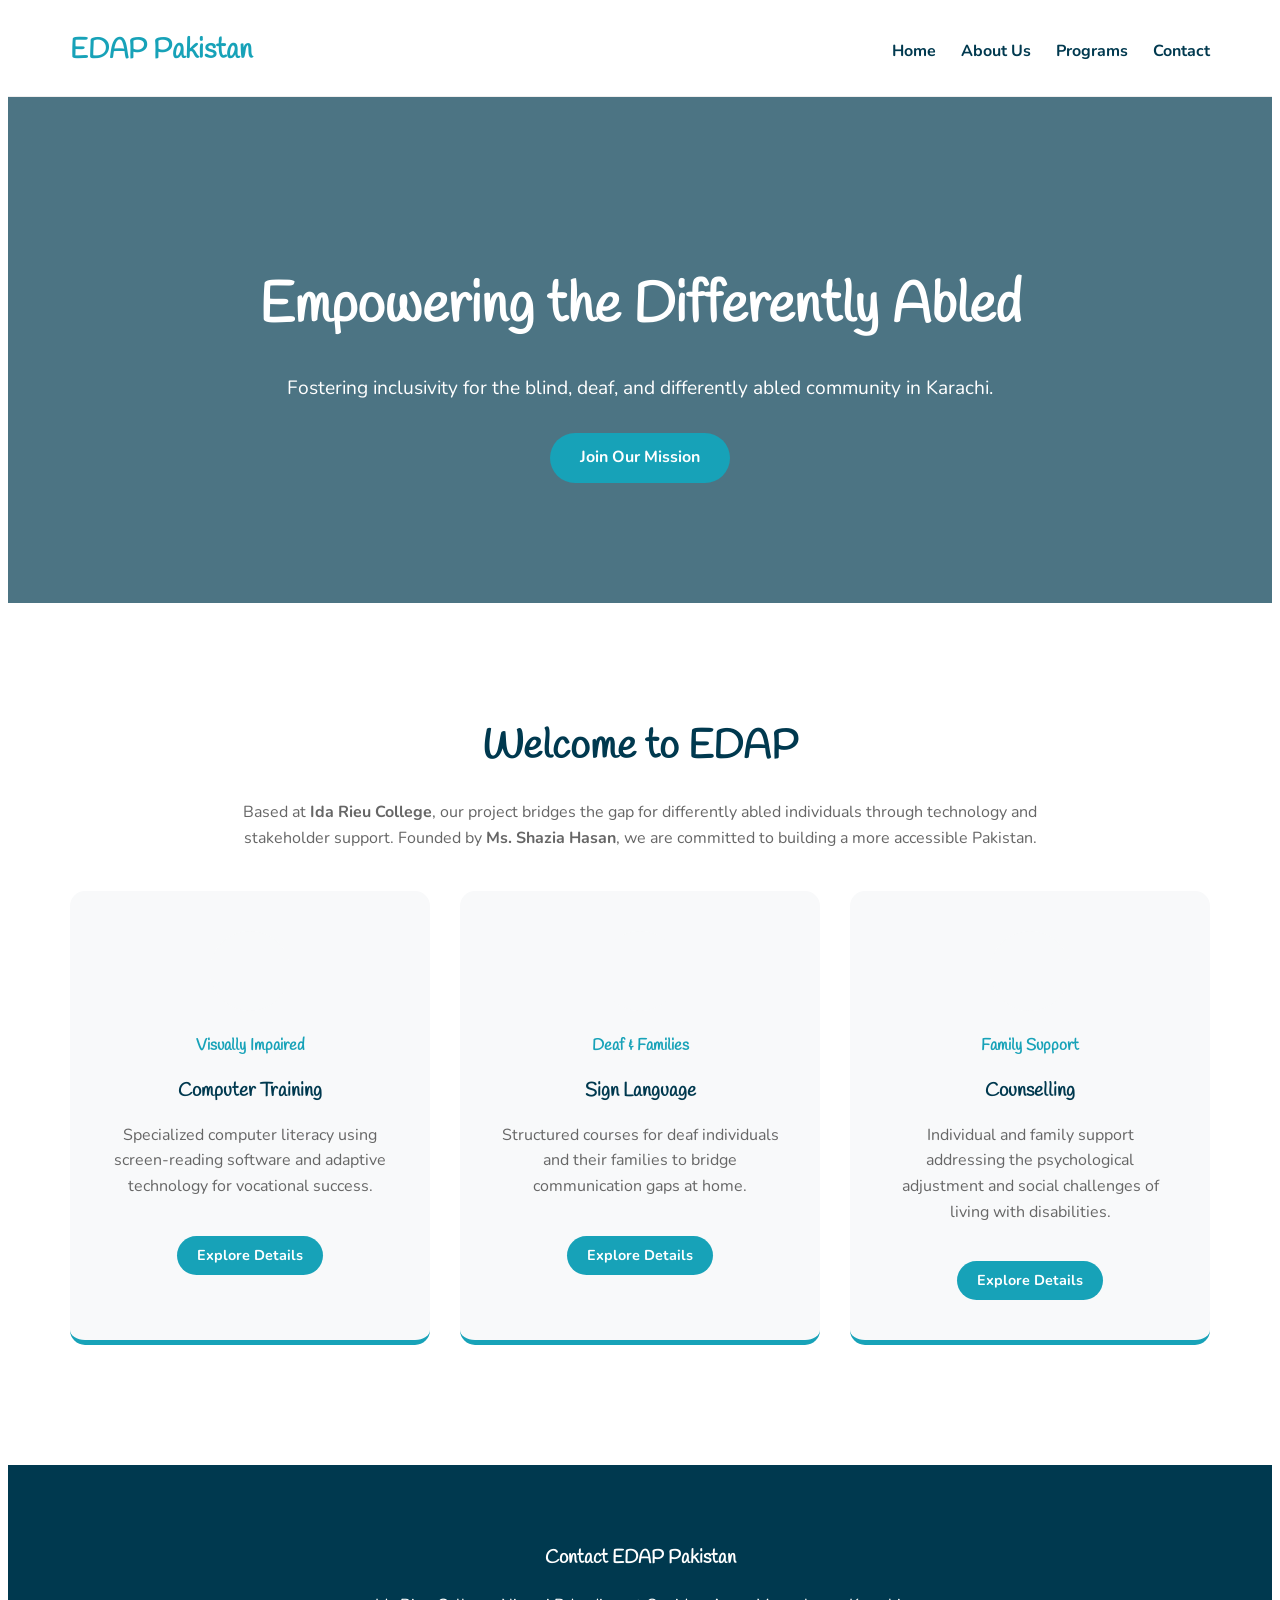
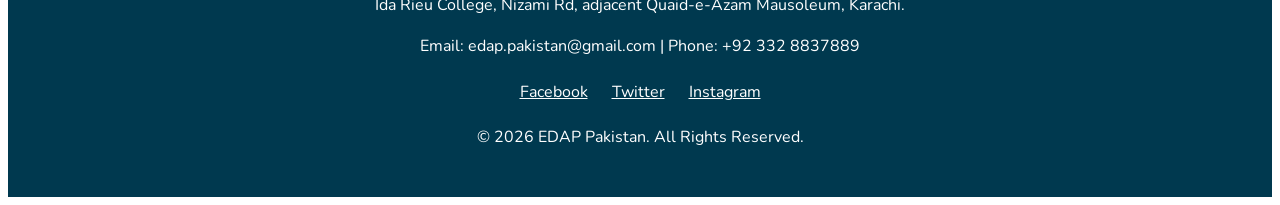
==== index.html @ 0c785b23 "khidmat started fully" ====
<!doctype html>
<html lang="en">
  <head>
    <meta charset="UTF-8" />
    <meta name="viewport" content="width=device-width, initial-scale=1.0" />
    <title>EDAP Pakistan | Empowering Differently Abled Persons</title>
    <link rel="stylesheet" href="css/style.css" />
  </head>
  <body>
    <header>
      <nav class="navbar">
        <a href="index.html" class="logo">EDAP Pakistan</a>
        <ul class="nav-links">
          <li><a href="#">Home</a></li>
          <li><a href="#">About Us</a></li>
          <li><a href="#">Programs</a></li>
          <li><a href="#">Contact</a></li>
        </ul>
      </nav>
    </header>

    <section class="hero">
      <div class="container">
        <h1>Empowering the Differently Abled</h1>
        <p style="font-size: 1.2rem; margin-bottom: 30px">
          Fostering inclusivity for the blind, deaf, and differently abled
          community in Karachi.
        </p>
        <a href="#contact" class="btn">Join Our Mission</a>
      </div>
    </section>

    <section class="section-padding">
      <div
        style="
          text-align: center;
          max-width: 800px;
          margin: 0 auto;
          padding: 0 20px;
        "
      >
        <h2 style="font-size: 2.5rem; margin-bottom: 20px">Welcome to EDAP</h2>
        <p>
          Based at <strong>Ida Rieu College</strong>, our project bridges the
          gap for differently abled individuals through technology and
          stakeholder support. Founded by <strong>Ms. Shazia Hasan</strong>, we
          are committed to building a more accessible Pakistan.
        </p>
      </div>

      <div class="impact-grid">
        <div class="impact-card">
          <div
            class="icon-circle"
            style="
              margin: 0 auto 20px;
              width: 80px;
              height: 80px;
              background: var(--bg-light);
              border-radius: 50%;
              display: flex;
              align-items: center;
              justify-content: center;
            "
          >
            <i
              class="flaticon-032-book"
              style="font-size: 40px; color: var(--primary)"
            ></i>
          </div>
          <h4
            style="color: var(--primary); margin-bottom: 5px; font-weight: 700"
          >
            Visually Impaired
          </h4>
          <h3>Computer Training</h3>
          <p>
            Specialized computer literacy using screen-reading software and
            adaptive technology for vocational success.
          </p>
          <a
            href="#"
            class="btn"
            style="margin-top: 20px; padding: 8px 20px; font-size: 0.9rem"
            >Explore Details</a
          >
        </div>

        <div class="impact-card">
          <div
            class="icon-circle"
            style="
              margin: 0 auto 20px;
              width: 80px;
              height: 80px;
              background: var(--bg-light);
              border-radius: 50%;
              display: flex;
              align-items: center;
              justify-content: center;
            "
          >
            <i
              class="flaticon-022-drum"
              style="font-size: 40px; color: var(--primary)"
            ></i>
          </div>
          <h4
            style="color: var(--primary); margin-bottom: 5px; font-weight: 700"
          >
            Deaf & Families
          </h4>
          <h3>Sign Language</h3>
          <p>
            Structured courses for deaf individuals and their families to bridge
            communication gaps at home.
          </p>
          <a
            href="#"
            class="btn"
            style="margin-top: 20px; padding: 8px 20px; font-size: 0.9rem"
            >Explore Details</a
          >
        </div>

        <div class="impact-card">
          <div
            class="icon-circle"
            style="
              margin: 0 auto 20px;
              width: 80px;
              height: 80px;
              background: var(--bg-light);
              border-radius: 50%;
              display: flex;
              align-items: center;
              justify-content: center;
            "
          >
            <i
              class="flaticon-037-toys"
              style="font-size: 40px; color: var(--primary)"
            ></i>
          </div>
          <h4
            style="color: var(--primary); margin-bottom: 5px; font-weight: 700"
          >
            Family Support
          </h4>
          <h3>Counselling</h3>
          <p>
            Individual and family support addressing the psychological
            adjustment and social challenges of living with disabilities.
          </p>
          <a
            href="#"
            class="btn"
            style="margin-top: 20px; padding: 8px 20px; font-size: 0.9rem"
            >Explore Details</a
          >
        </div>
      </div>
    </section>

    <footer id="contact">
      <h3>Contact EDAP Pakistan</h3>
      <p>
        Ida Rieu College, Nizami Rd, adjacent Quaid-e-Azam Mausoleum, Karachi.
      </p>
      <p>Email: edap.pakistan@gmail.com | Phone: +92 332 8837889</p>
      <div class="footer-links" style="margin: 20px 0">
        <a href="#" style="margin: 0 10px">Facebook</a>
        <a href="#" style="margin: 0 10px">Twitter</a>
        <a href="#" style="margin: 0 10px">Instagram</a>
      </div>
      <p class="copyright">© 2026 EDAP Pakistan. All Rights Reserved.</p>
    </footer>
  </body>
</html>
---- css/style.css ----
/* EDAP Pakistan - Theme Migration 
   Styles converted to Cyan/Navy School Aesthetic
*/

@import url("https://fonts.googleapis.com/css2?family=Handlee&family=Nunito:wght@300;400;600;700;800&display=swap");

:root {
  /* Exact Colors from Ghazali Project */
  --primary: #17a2b8; /* Cyan */
  --secondary: #00394f; /* Dark Navy */
  --bg-light: #f8f9fa;
  --text-dark: #00394f;
  --text-muted: #666666;
  --white: #ffffff;

  --container: 1140px;
  --transition: all 0.3s ease;
}

body {
  font-family: "Nunito", sans-serif;
  color: var(--text-muted);
  line-height: 1.6;
  background-color: var(--white);
}

h1,
h2,
h3,
h4,
.logo {
  font-family: "Handlee", cursive;
  color: var(--secondary);
  font-weight: 700;
}

/* Header & Nav */
header {
  background: var(--white);
  padding: 15px 0;
  border-bottom: 1px solid #eee;
}

.navbar {
  display: flex;
  justify-content: space-between;
  align-items: center;
  max-width: var(--container);
  margin: 0 auto;
  padding: 0 20px;
}

.logo {
  font-size: 28px;
  text-decoration: none;
  color: var(--primary);
}

.nav-links {
  display: flex;
  list-style: none;
  gap: 25px;
}

.nav-links a {
  text-decoration: none;
  color: var(--secondary);
  font-weight: 700;
  transition: var(--transition);
}

.nav-links a:hover {
  color: var(--primary);
}

/* Hero Section - Matching School Layout */
.hero {
  background:
    linear-gradient(rgba(0, 57, 79, 0.7), rgba(0, 57, 79, 0.7)),
    url("https://images.unsplash.com/photo-1517245386807-bb43f82c33c4?auto=format&fit=crop&w=1200"); /* Placeholder image */
  background-size: cover;
  background-position: center;
  color: var(--white);
  padding: 120px 0;
  text-align: center;
}

.hero h1 {
  color: var(--white);
  font-size: 3.5rem;
  margin-bottom: 20px;
}

.btn {
  background: var(--primary);
  color: var(--white);
  padding: 12px 30px;
  border-radius: 50px;
  text-decoration: none;
  font-weight: 700;
  display: inline-block;
  transition: var(--transition);
}

.btn:hover {
  background: #138496;
}

/* Cards & Sections */
.section-padding {
  padding: 80px 0;
}

.impact-grid {
  display: grid;
  grid-template-columns: repeat(auto-fit, minmax(300px, 1fr));
  gap: 30px;
  max-width: var(--container);
  margin: 40px auto;
  padding: 0 20px;
}

.impact-card {
  background: var(--bg-light);
  padding: 40px;
  border-radius: 15px;
  text-align: center;
  border-bottom: 5px solid var(--primary);
}

.impact-card h3 {
  color: var(--secondary);
  margin-bottom: 15px;
}

footer {
  background: var(--secondary);
  color: var(--white);
  padding: 60px 0 30px;
  text-align: center;
}

footer h3,
.footer-links a {
  color: var(--white);
}
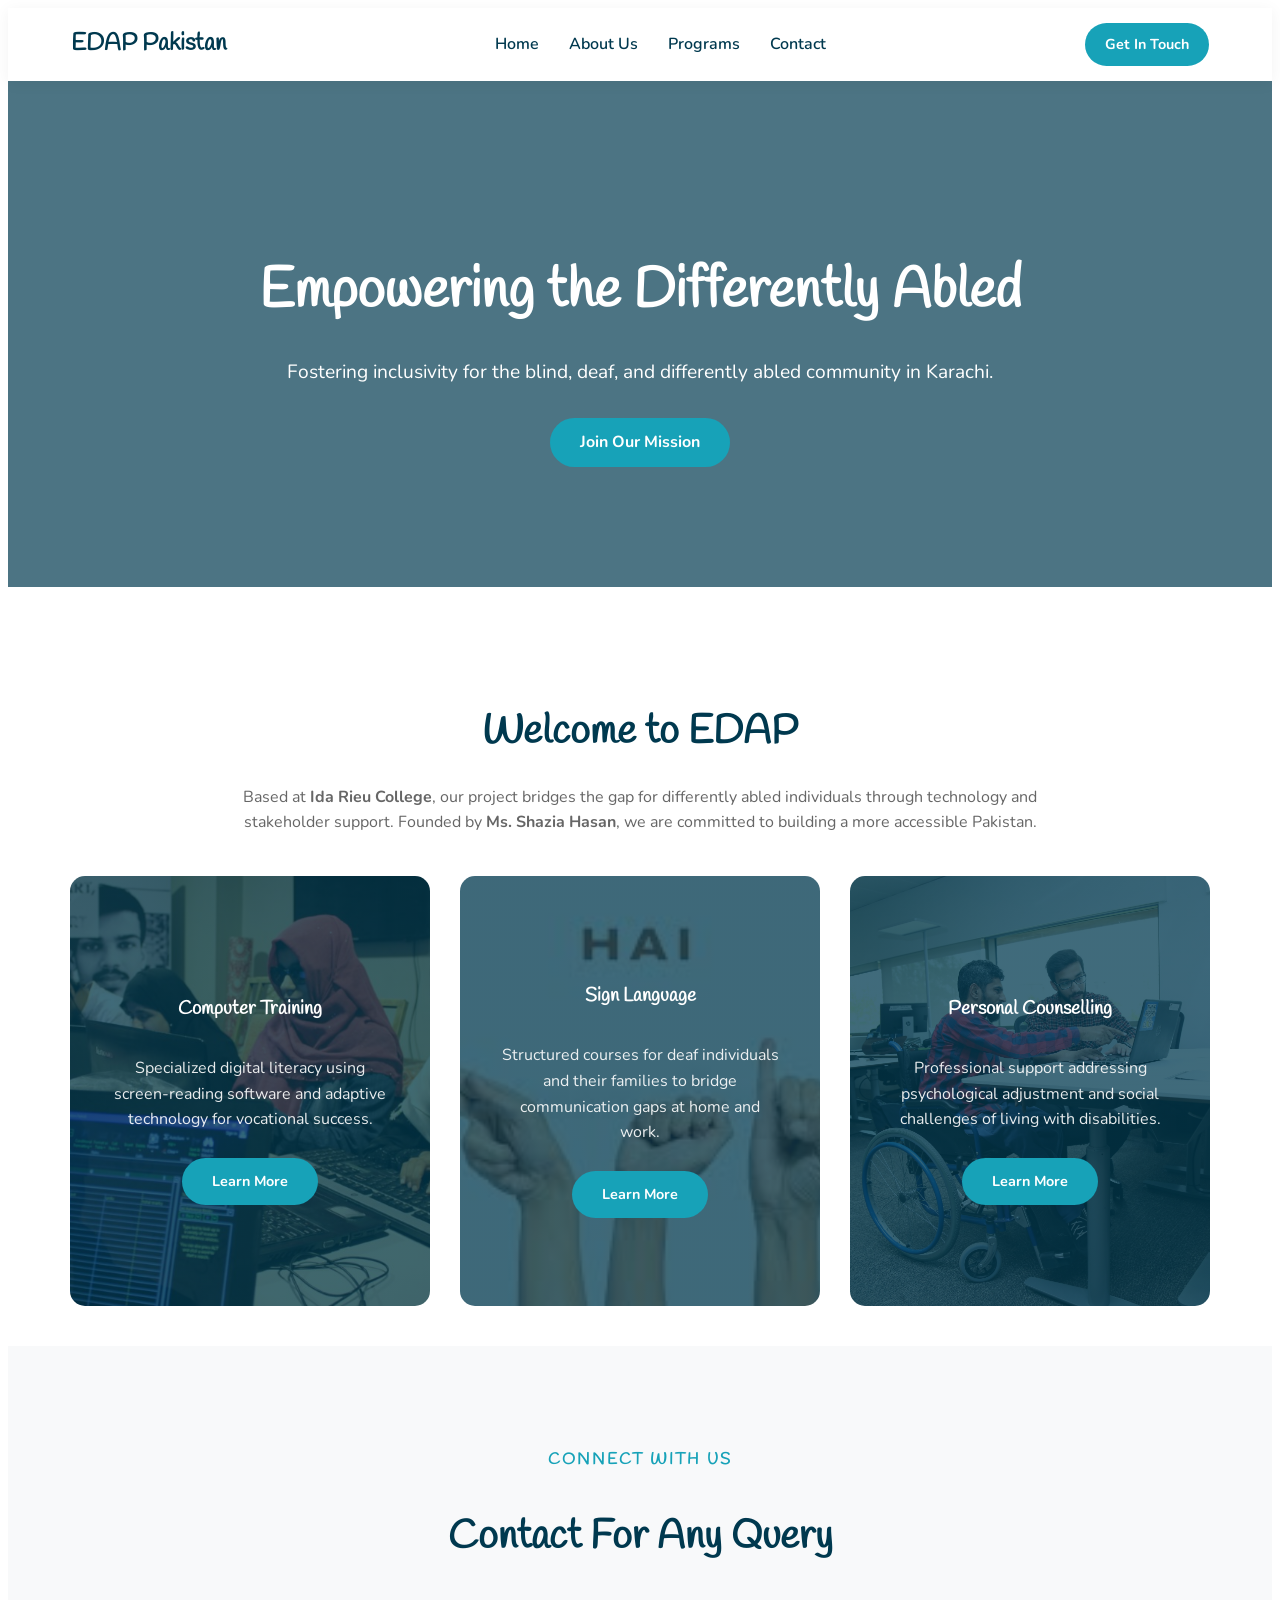
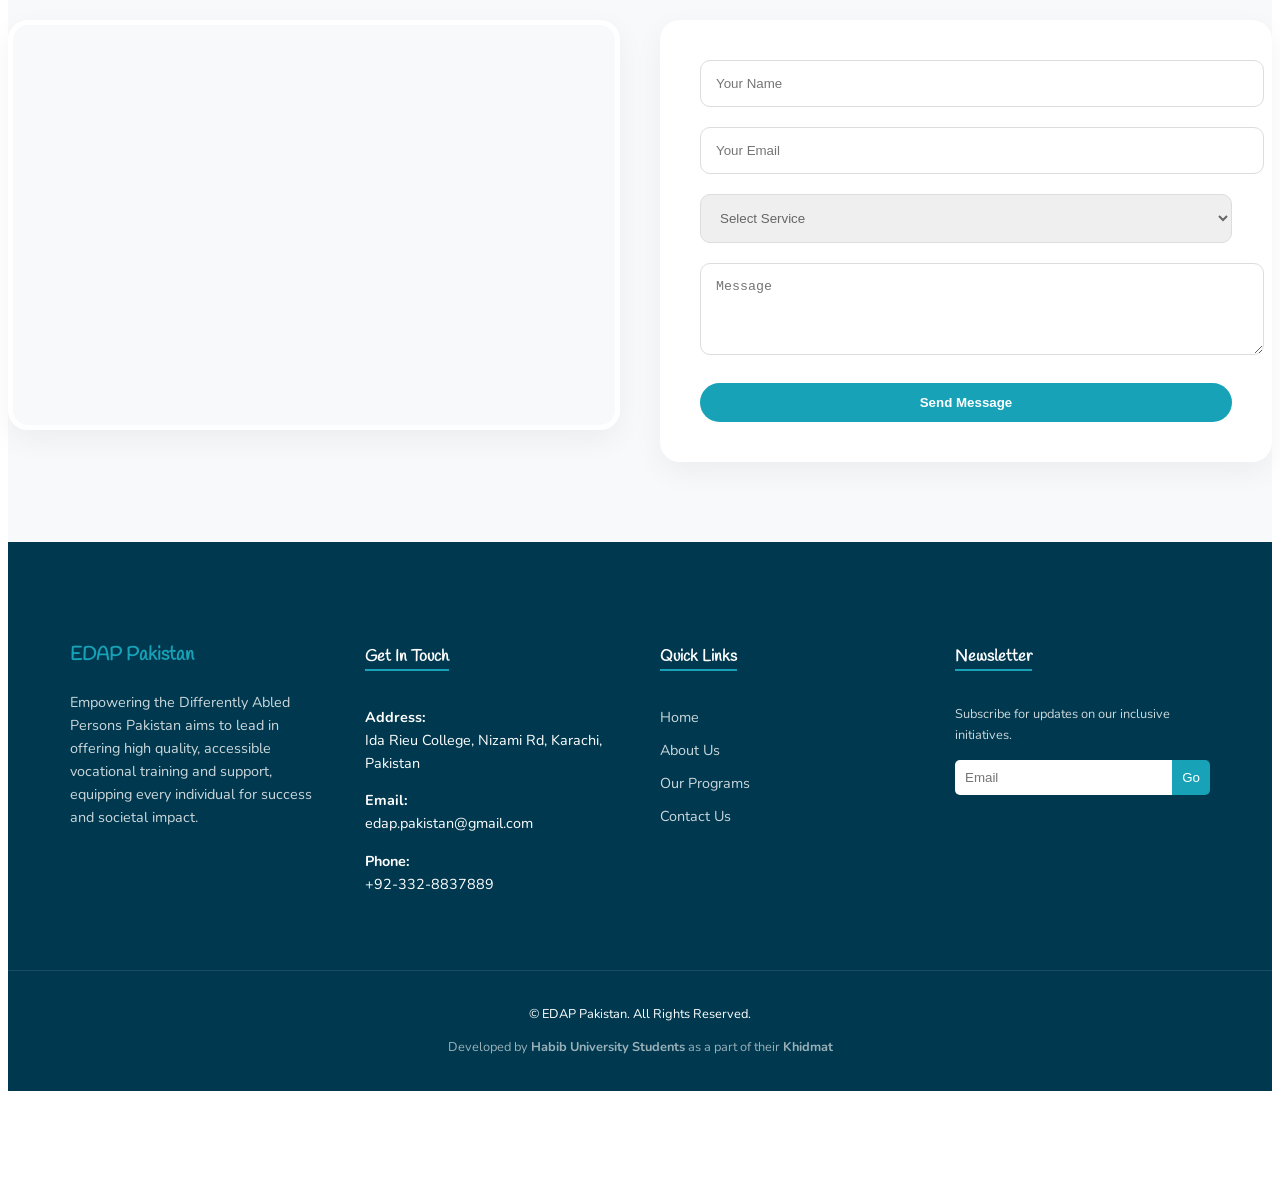
==== commit c152c3e7: "pages almost done" ====
--- a/index.html
+++ b/index.html
@@ -8,16 +8,21 @@
   </head>
   <body>
     <header>
-      <nav class="navbar">
-        <a href="index.html" class="logo">EDAP Pakistan</a>
-        <ul class="nav-links">
-          <li><a href="#">Home</a></li>
-          <li><a href="#">About Us</a></li>
-          <li><a href="#">Programs</a></li>
-          <li><a href="#">Contact</a></li>
-        </ul>
-      </nav>
-    </header>
+  <nav class="navbar">
+    <a href="index.html" class="logo">EDAP Pakistan</a>
+
+    <ul class="nav-links">
+      <li><a href="index.html">Home</a></li>
+      <li><a href="about.html">About Us</a></li>
+      <li><a href="programs.html">Programs</a></li>
+      <li><a href="contact.html">Contact</a></li>
+    </ul>
+
+    <div class="nav-cta">
+      <a href="contact.html" class="btn" style="padding: 10px 20px; font-size: 0.9rem;">Get In Touch</a>
+    </div>
+  </nav>
+</header>
 
     <section class="hero">
       <div class="container">
@@ -47,133 +52,135 @@
           are committed to building a more accessible Pakistan.
         </p>
       </div>
+      <div class="impact-grid">
+  <div class="impact-card" style="
+    background: linear-gradient(rgba(0, 57, 79, 0.75), rgba(0, 57, 79, 0.75)), url('images/ph_23098_169500.jpg'); 
+    background-size: cover; 
+    background-position: center; 
+    color: white; 
+    border: none; 
+    min-height: 350px; 
+    display: flex; 
+    flex-direction: column; 
+    justify-content: center; 
+    align-items: center; 
+    padding: 40px;
+  ">
+    <h3 style="color: white; margin-bottom: 15px;">Computer Training</h3>
+    <p style="opacity: 0.9; margin-bottom: 25px;">Specialized digital literacy using screen-reading software and adaptive technology for vocational success.</p>
+    <a href="programs.html" class="btn" style="padding: 12px 30px; font-size: 0.9rem;">Learn More</a>
+  </div>
 
-      <div class="impact-grid">
-        <div class="impact-card">
-          <div
-            class="icon-circle"
-            style="
-              margin: 0 auto 20px;
-              width: 80px;
-              height: 80px;
-              background: var(--bg-light);
-              border-radius: 50%;
-              display: flex;
-              align-items: center;
-              justify-content: center;
-            "
-          >
-            <i
-              class="flaticon-032-book"
-              style="font-size: 40px; color: var(--primary)"
-            ></i>
-          </div>
-          <h4
-            style="color: var(--primary); margin-bottom: 5px; font-weight: 700"
-          >
-            Visually Impaired
-          </h4>
-          <h3>Computer Training</h3>
-          <p>
-            Specialized computer literacy using screen-reading software and
-            adaptive technology for vocational success.
-          </p>
-          <a
-            href="#"
-            class="btn"
-            style="margin-top: 20px; padding: 8px 20px; font-size: 0.9rem"
-            >Explore Details</a
-          >
+  <div class="impact-card" style="
+    background: linear-gradient(rgba(0, 57, 79, 0.75), rgba(0, 57, 79, 0.75)), url('images/image.jpg'); 
+    background-size: cover; 
+    background-position: center; 
+    color: white; 
+    border: none; 
+    min-height: 350px; 
+    display: flex; 
+    flex-direction: column; 
+    justify-content: center; 
+    align-items: center; 
+    padding: 40px;
+  ">
+    <h3 style="color: white; margin-bottom: 15px;">Sign Language</h3>
+    <p style="opacity: 0.9; margin-bottom: 25px;">Structured courses for deaf individuals and their families to bridge communication gaps at home and work.</p>
+    <a href="programs.html" class="btn" style="padding: 12px 30px; font-size: 0.9rem;">Learn More</a>
+  </div>
+
+  <div class="impact-card" style="
+    background: linear-gradient(rgba(0, 57, 79, 0.75), rgba(0, 57, 79, 0.75)), url('images/two-disabled-persons-working-in-office-scaled.jpg'); 
+    background-size: cover; 
+    background-position: center; 
+    color: white; 
+    border: none; 
+    min-height: 350px; 
+    display: flex; 
+    flex-direction: column; 
+    justify-content: center; 
+    align-items: center; 
+    padding: 40px;
+  ">
+    <h3 style="color: white; margin-bottom: 15px;">Personal Counselling</h3>
+    <p style="opacity: 0.9; margin-bottom: 25px;">Professional support addressing psychological adjustment and social challenges of living with disabilities.</p>
+    <a href="programs.html" class="btn" style="padding: 12px 30px; font-size: 0.9rem;">Learn More</a>
+  </div>
+</div>
+      <section class="section-padding" style="background-color: var(--bg-light);">
+        <div class="container">
+            <div style="text-align: center; margin-bottom: 50px;">
+                <h4 style="color: var(--primary); text-transform: uppercase; letter-spacing: 2px;">Connect With Us</h4>
+                <h2 style="font-size: 2.5rem;">Contact For Any Query</h2>
+            </div>
+            
+            <div style="display: grid; grid-template-columns: 1fr 1fr; gap: 40px; align-items: start;">
+                <div style="height: 400px; border-radius: 20px; overflow: hidden; border: 5px solid var(--white); box-shadow: 0 10px 30px rgba(0,0,0,0.05);">
+                    <iframe 
+                        src="https://www.google.com/maps/embed?pb=!1m18!1m12!1m3!1d3619.914101413845!2d67.0396092!3d24.8667554!2m3!1f0!2f0!3f0!3m2!1i1024!2i768!4f13.1!3m3!1m2!1s0x3eb33e5df0019a77%3A0x86134b3e839e0839!2sIda%20Rieu%20Schools%20%26%20Colleges%20for%20the%20Blind%20%26%20Deaf!5e0!3m2!1sen!2spk!4v1715510000000!5m2!1sen!2spk" 
+                        width="100%" height="100%" style="border:0;" allowfullscreen="" loading="lazy">
+                    </iframe>
+                </div>
+
+                <div style="background: var(--white); padding: 40px; border-radius: 20px; box-shadow: 0 10px 30px rgba(0,0,0,0.05);">
+                    <form>
+                        <input type="text" placeholder="Your Name" style="width: 100%; padding: 15px; margin-bottom: 20px; border: 1px solid #ddd; border-radius: 10px;">
+                        <input type="email" placeholder="Your Email" style="width: 100%; padding: 15px; margin-bottom: 20px; border: 1px solid #ddd; border-radius: 10px;">
+                        <select style="width: 100%; padding: 15px; margin-bottom: 20px; border: 1px solid #ddd; border-radius: 10px; color: #666;">
+                            <option>Select Service</option>
+                            <option>Computer Training</option>
+                            <option>Sign Language</option>
+                            <option>Counselling</option>
+                        </select>
+                        <textarea placeholder="Message" rows="4" style="width: 100%; padding: 15px; margin-bottom: 20px; border: 1px solid #ddd; border-radius: 10px;"></textarea>
+                        <button type="submit" class="btn" style="width: 100%; border: none; cursor: pointer;">Send Message</button>
+                    </form>
+                </div>
+            </div>
+        </div>
+    </section>
+
+    <footer style="background: var(--secondary); color: white; padding: 80px 0 20px; text-align: left;">
+        <div class="container" style="display: grid; grid-template-columns: repeat(auto-fit, minmax(200px, 1fr)); gap: 40px; max-width: var(--container); margin: 0 auto; padding: 0 20px;">
+            
+            <div>
+                <h3 style="color: var(--primary); margin-bottom: 20px;">EDAP Pakistan</h3>
+                <p style="font-size: 0.9rem; line-height: 1.6; opacity: 0.8;">
+                    Empowering the Differently Abled Persons Pakistan aims to lead in offering high quality, accessible vocational training and support, equipping every individual for success and societal impact.
+                </p>
+            </div>
+
+            <div>
+                <h4 style="color: white; margin-bottom: 20px; border-bottom: 2px solid var(--primary); display: inline-block;">Get In Touch</h4>
+                <p style="font-size: 0.9rem; margin-bottom: 10px;"><strong>Address:</strong><br>Ida Rieu College, Nizami Rd, Karachi, Pakistan</p>
+                <p style="font-size: 0.9rem; margin-bottom: 10px;"><strong>Email:</strong><br>edap.pakistan@gmail.com</p>
+                <p style="font-size: 0.9rem;"><strong>Phone:</strong><br>+92-332-8837889</p>
+            </div>
+
+            <div>
+                <h4 style="color: white; margin-bottom: 20px; border-bottom: 2px solid var(--primary); display: inline-block;">Quick Links</h4>
+                <ul style="list-style: none; padding: 0; font-size: 0.9rem;">
+                    <li style="margin-bottom: 10px;"><a href="index.html" style="color: white; text-decoration: none; opacity: 0.8;">Home</a></li>
+                    <li style="margin-bottom: 10px;"><a href="about.html" style="color: white; text-decoration: none; opacity: 0.8;">About Us</a></li>
+                    <li style="margin-bottom: 10px;"><a href="programs.html" style="color: white; text-decoration: none; opacity: 0.8;">Our Programs</a></li>
+                    <li style="margin-bottom: 10px;"><a href="contact.html" style="color: white; text-decoration: none; opacity: 0.8;">Contact Us</a></li>
+                </ul>
+            </div>
+
+            <div>
+                <h4 style="color: white; margin-bottom: 20px; border-bottom: 2px solid var(--primary); display: inline-block;">Newsletter</h4>
+                <p style="font-size: 0.8rem; margin-bottom: 15px; opacity: 0.8;">Subscribe for updates on our inclusive initiatives.</p>
+                <form style="display: flex;">
+                    <input type="email" placeholder="Email" style="padding: 10px; border-radius: 5px 0 0 5px; border: none; width: 100%;">
+                    <button style="background: var(--primary); color: white; border: none; padding: 10px; border-radius: 0 5px 5px 0; cursor: pointer;">Go</button>
+                </form>
+            </div>
         </div>
 
-        <div class="impact-card">
-          <div
-            class="icon-circle"
-            style="
-              margin: 0 auto 20px;
-              width: 80px;
-              height: 80px;
-              background: var(--bg-light);
-              border-radius: 50%;
-              display: flex;
-              align-items: center;
-              justify-content: center;
-            "
-          >
-            <i
-              class="flaticon-022-drum"
-              style="font-size: 40px; color: var(--primary)"
-            ></i>
-          </div>
-          <h4
-            style="color: var(--primary); margin-bottom: 5px; font-weight: 700"
-          >
-            Deaf & Families
-          </h4>
-          <h3>Sign Language</h3>
-          <p>
-            Structured courses for deaf individuals and their families to bridge
-            communication gaps at home.
-          </p>
-          <a
-            href="#"
-            class="btn"
-            style="margin-top: 20px; padding: 8px 20px; font-size: 0.9rem"
-            >Explore Details</a
-          >
+        <div style="text-align: center; margin-top: 60px; padding-top: 20px; border-top: 1px solid rgba(255,255,255,0.1); font-size: 0.8rem;">
+            <p>© EDAP Pakistan. All Rights Reserved.</p>
+            <p style="opacity: 0.6; margin-top: 5px;">Developed by <strong>Habib University Students</strong> as a part of their <strong>Khidmat</strong></p>
         </div>
-
-        <div class="impact-card">
-          <div
-            class="icon-circle"
-            style="
-              margin: 0 auto 20px;
-              width: 80px;
-              height: 80px;
-              background: var(--bg-light);
-              border-radius: 50%;
-              display: flex;
-              align-items: center;
-              justify-content: center;
-            "
-          >
-            <i
-              class="flaticon-037-toys"
-              style="font-size: 40px; color: var(--primary)"
-            ></i>
-          </div>
-          <h4
-            style="color: var(--primary); margin-bottom: 5px; font-weight: 700"
-          >
-            Family Support
-          </h4>
-          <h3>Counselling</h3>
-          <p>
-            Individual and family support addressing the psychological
-            adjustment and social challenges of living with disabilities.
-          </p>
-          <a
-            href="#"
-            class="btn"
-            style="margin-top: 20px; padding: 8px 20px; font-size: 0.9rem"
-            >Explore Details</a
-          >
-        </div>
-      </div>
-    </section>
-
-    <footer id="contact">
-      <h3>Contact EDAP Pakistan</h3>
-      <p>
-        Ida Rieu College, Nizami Rd, adjacent Quaid-e-Azam Mausoleum, Karachi.
-      </p>
-      <p>Email: edap.pakistan@gmail.com | Phone: +92 332 8837889</p>
-      <div class="footer-links" style="margin: 20px 0">
-        <a href="#" style="margin: 0 10px">Facebook</a>
-        <a href="#" style="margin: 0 10px">Twitter</a>
-        <a href="#" style="margin: 0 10px">Instagram</a>
-      </div>
-      <p class="copyright">© 2026 EDAP Pakistan. All Rights Reserved.</p>
     </footer>
   </body>
 </html>
--- a/css/style.css
+++ b/css/style.css
@@ -34,43 +34,70 @@
   font-weight: 700;
 }
 
-/* Header & Nav */
+/* =========================
+   HEADER & NAVIGATION
+========================= */
+
 header {
   background: var(--white);
-  padding: 15px 0;
-  border-bottom: 1px solid #eee;
+  box-shadow: 0 2px 15px rgba(0,0,0,0.05);
+  position: sticky;
+  top: 0;
+  z-index: 1000;
+  width: 100%;
 }
 
 .navbar {
   display: flex;
-  justify-content: space-between;
+  justify-content: space-between; /* Pushes Logo to left, Button to right */
   align-items: center;
+  padding: 15px 5%; /* Adjusts breathing room on the sides */
   max-width: var(--container);
   margin: 0 auto;
-  padding: 0 20px;
-}
-
-.logo {
-  font-size: 28px;
-  text-decoration: none;
-  color: var(--primary);
 }
 
 .nav-links {
   display: flex;
   list-style: none;
-  gap: 25px;
+  gap: 30px;
+  /* This ensures the links stay centered between the logo and the CTA */
+  position: absolute;
+  left: 50%;
+  transform: translateX(-50%);
 }
 
 .nav-links a {
   text-decoration: none;
   color: var(--secondary);
-  font-weight: 700;
+  font-weight: 600;
+  font-size: 1rem;
   transition: var(--transition);
 }
 
 .nav-links a:hover {
   color: var(--primary);
+}
+
+.logo {
+  font-size: 1.5rem;
+  font-weight: 800;
+  text-decoration: none;
+  color: var(--secondary);
+  z-index: 10; /* Keeps logo above other elements */
+}
+
+/* New class for the Right-Side Button */
+.nav-cta {
+  z-index: 10;
+}
+
+/* Mobile Responsive adjustment */
+@media (max-width: 992px) {
+  .nav-links {
+    position: static;
+    transform: none;
+    display: none; /* Usually you'd swap this for a hamburger menu on mobile */
+  }
 }
 
 /* Hero Section - Matching School Layout */
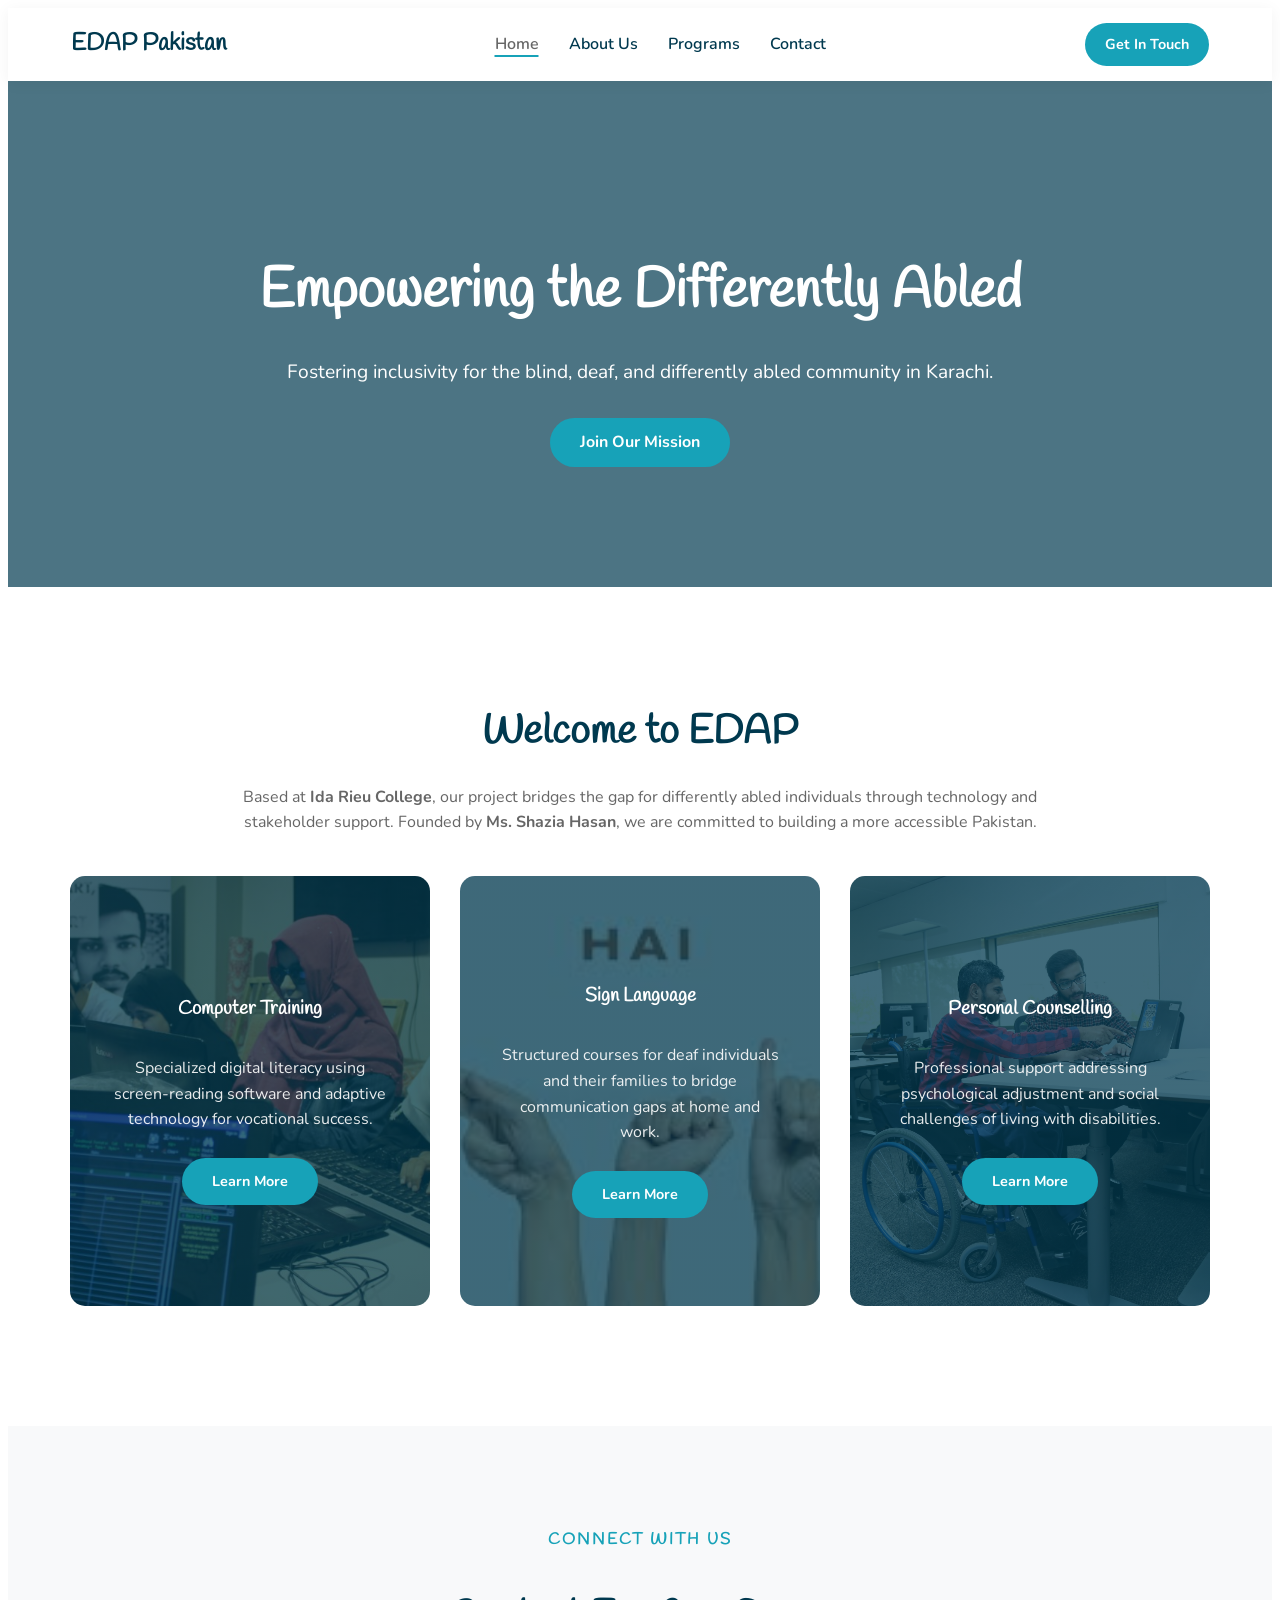
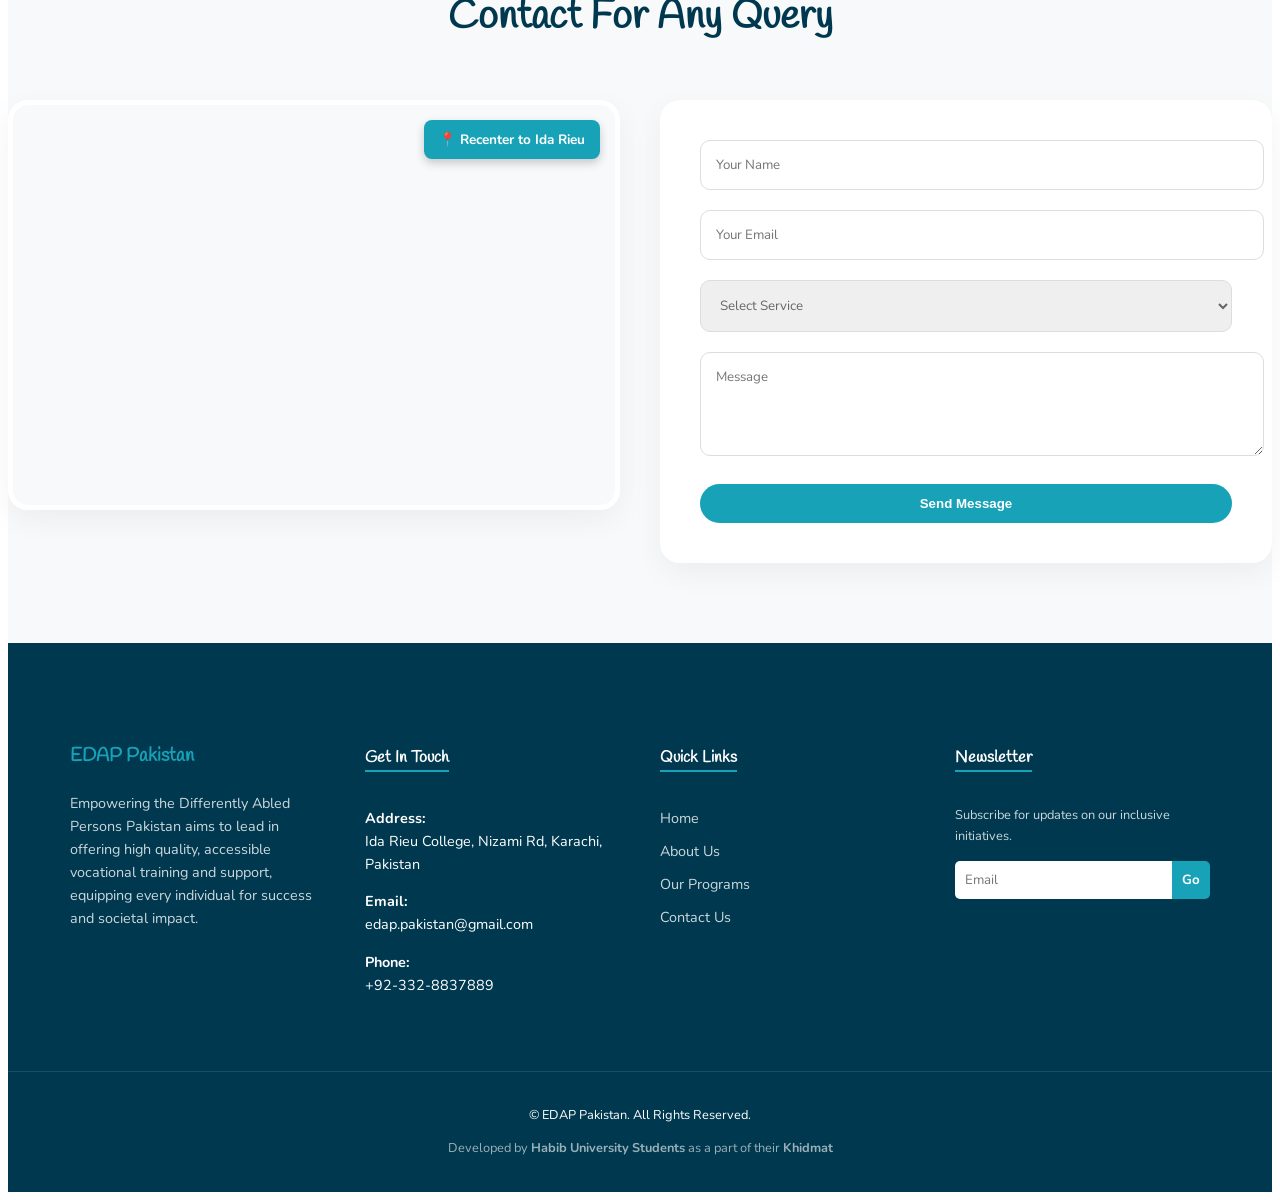
==== commit 4fda625e: "added js funcitonality to the website" ====
--- a/index.html
+++ b/index.html
@@ -8,21 +8,26 @@
   </head>
   <body>
     <header>
-  <nav class="navbar">
-    <a href="index.html" class="logo">EDAP Pakistan</a>
-
-    <ul class="nav-links">
-      <li><a href="index.html">Home</a></li>
-      <li><a href="about.html">About Us</a></li>
-      <li><a href="programs.html">Programs</a></li>
-      <li><a href="contact.html">Contact</a></li>
-    </ul>
-
-    <div class="nav-cta">
-      <a href="contact.html" class="btn" style="padding: 10px 20px; font-size: 0.9rem;">Get In Touch</a>
-    </div>
-  </nav>
-</header>
+      <nav class="navbar">
+        <a href="index.html" class="logo">EDAP Pakistan</a>
+
+        <ul class="nav-links">
+          <li><a href="index.html">Home</a></li>
+          <li><a href="about.html">About Us</a></li>
+          <li><a href="programs.html">Programs</a></li>
+          <li><a href="contact.html">Contact</a></li>
+        </ul>
+
+        <div class="nav-cta">
+          <a
+            href="contact.html"
+            class="btn"
+            style="padding: 10px 20px; font-size: 0.9rem"
+            >Get In Touch</a
+          >
+        </div>
+      </nav>
+    </header>
 
     <section class="hero">
       <div class="container">
@@ -31,7 +36,7 @@
           Fostering inclusivity for the blind, deaf, and differently abled
           community in Karachi.
         </p>
-        <a href="#contact" class="btn">Join Our Mission</a>
+        <a href="contact.html" class="btn">Join Our Mission</a>
       </div>
     </section>
 
@@ -52,135 +57,415 @@
           are committed to building a more accessible Pakistan.
         </p>
       </div>
+
       <div class="impact-grid">
-  <div class="impact-card" style="
-    background: linear-gradient(rgba(0, 57, 79, 0.75), rgba(0, 57, 79, 0.75)), url('images/ph_23098_169500.jpg'); 
-    background-size: cover; 
-    background-position: center; 
-    color: white; 
-    border: none; 
-    min-height: 350px; 
-    display: flex; 
-    flex-direction: column; 
-    justify-content: center; 
-    align-items: center; 
-    padding: 40px;
-  ">
-    <h3 style="color: white; margin-bottom: 15px;">Computer Training</h3>
-    <p style="opacity: 0.9; margin-bottom: 25px;">Specialized digital literacy using screen-reading software and adaptive technology for vocational success.</p>
-    <a href="programs.html" class="btn" style="padding: 12px 30px; font-size: 0.9rem;">Learn More</a>
-  </div>
-
-  <div class="impact-card" style="
-    background: linear-gradient(rgba(0, 57, 79, 0.75), rgba(0, 57, 79, 0.75)), url('images/image.jpg'); 
-    background-size: cover; 
-    background-position: center; 
-    color: white; 
-    border: none; 
-    min-height: 350px; 
-    display: flex; 
-    flex-direction: column; 
-    justify-content: center; 
-    align-items: center; 
-    padding: 40px;
-  ">
-    <h3 style="color: white; margin-bottom: 15px;">Sign Language</h3>
-    <p style="opacity: 0.9; margin-bottom: 25px;">Structured courses for deaf individuals and their families to bridge communication gaps at home and work.</p>
-    <a href="programs.html" class="btn" style="padding: 12px 30px; font-size: 0.9rem;">Learn More</a>
-  </div>
-
-  <div class="impact-card" style="
-    background: linear-gradient(rgba(0, 57, 79, 0.75), rgba(0, 57, 79, 0.75)), url('images/two-disabled-persons-working-in-office-scaled.jpg'); 
-    background-size: cover; 
-    background-position: center; 
-    color: white; 
-    border: none; 
-    min-height: 350px; 
-    display: flex; 
-    flex-direction: column; 
-    justify-content: center; 
-    align-items: center; 
-    padding: 40px;
-  ">
-    <h3 style="color: white; margin-bottom: 15px;">Personal Counselling</h3>
-    <p style="opacity: 0.9; margin-bottom: 25px;">Professional support addressing psychological adjustment and social challenges of living with disabilities.</p>
-    <a href="programs.html" class="btn" style="padding: 12px 30px; font-size: 0.9rem;">Learn More</a>
-  </div>
-</div>
-      <section class="section-padding" style="background-color: var(--bg-light);">
-        <div class="container">
-            <div style="text-align: center; margin-bottom: 50px;">
-                <h4 style="color: var(--primary); text-transform: uppercase; letter-spacing: 2px;">Connect With Us</h4>
-                <h2 style="font-size: 2.5rem;">Contact For Any Query</h2>
-            </div>
-            
-            <div style="display: grid; grid-template-columns: 1fr 1fr; gap: 40px; align-items: start;">
-                <div style="height: 400px; border-radius: 20px; overflow: hidden; border: 5px solid var(--white); box-shadow: 0 10px 30px rgba(0,0,0,0.05);">
-                    <iframe 
-                        src="https://www.google.com/maps/embed?pb=!1m18!1m12!1m3!1d3619.914101413845!2d67.0396092!3d24.8667554!2m3!1f0!2f0!3f0!3m2!1i1024!2i768!4f13.1!3m3!1m2!1s0x3eb33e5df0019a77%3A0x86134b3e839e0839!2sIda%20Rieu%20Schools%20%26%20Colleges%20for%20the%20Blind%20%26%20Deaf!5e0!3m2!1sen!2spk!4v1715510000000!5m2!1sen!2spk" 
-                        width="100%" height="100%" style="border:0;" allowfullscreen="" loading="lazy">
-                    </iframe>
-                </div>
-
-                <div style="background: var(--white); padding: 40px; border-radius: 20px; box-shadow: 0 10px 30px rgba(0,0,0,0.05);">
-                    <form>
-                        <input type="text" placeholder="Your Name" style="width: 100%; padding: 15px; margin-bottom: 20px; border: 1px solid #ddd; border-radius: 10px;">
-                        <input type="email" placeholder="Your Email" style="width: 100%; padding: 15px; margin-bottom: 20px; border: 1px solid #ddd; border-radius: 10px;">
-                        <select style="width: 100%; padding: 15px; margin-bottom: 20px; border: 1px solid #ddd; border-radius: 10px; color: #666;">
-                            <option>Select Service</option>
-                            <option>Computer Training</option>
-                            <option>Sign Language</option>
-                            <option>Counselling</option>
-                        </select>
-                        <textarea placeholder="Message" rows="4" style="width: 100%; padding: 15px; margin-bottom: 20px; border: 1px solid #ddd; border-radius: 10px;"></textarea>
-                        <button type="submit" class="btn" style="width: 100%; border: none; cursor: pointer;">Send Message</button>
-                    </form>
-                </div>
-            </div>
-        </div>
+        <div
+          class="impact-card"
+          style="
+            background:
+              linear-gradient(rgba(0, 57, 79, 0.75), rgba(0, 57, 79, 0.75)),
+              url(&quot;images/ph_23098_169500.jpg&quot;);
+            background-size: cover;
+            background-position: center;
+            color: white;
+            border: none;
+            min-height: 350px;
+            display: flex;
+            flex-direction: column;
+            justify-content: center;
+            align-items: center;
+            padding: 40px;
+          "
+        >
+          <h3 style="color: white; margin-bottom: 15px">Computer Training</h3>
+          <p style="opacity: 0.9; margin-bottom: 25px">
+            Specialized digital literacy using screen-reading software and
+            adaptive technology for vocational success.
+          </p>
+          <a
+            href="programs.html"
+            class="btn"
+            style="padding: 12px 30px; font-size: 0.9rem"
+            >Learn More</a
+          >
+        </div>
+
+        <div
+          class="impact-card"
+          style="
+            background:
+              linear-gradient(rgba(0, 57, 79, 0.75), rgba(0, 57, 79, 0.75)),
+              url(&quot;images/image.jpg&quot;);
+            background-size: cover;
+            background-position: center;
+            color: white;
+            border: none;
+            min-height: 350px;
+            display: flex;
+            flex-direction: column;
+            justify-content: center;
+            align-items: center;
+            padding: 40px;
+          "
+        >
+          <h3 style="color: white; margin-bottom: 15px">Sign Language</h3>
+          <p style="opacity: 0.9; margin-bottom: 25px">
+            Structured courses for deaf individuals and their families to bridge
+            communication gaps at home and work.
+          </p>
+          <a
+            href="programs.html"
+            class="btn"
+            style="padding: 12px 30px; font-size: 0.9rem"
+            >Learn More</a
+          >
+        </div>
+
+        <div
+          class="impact-card"
+          style="
+            background:
+              linear-gradient(rgba(0, 57, 79, 0.75), rgba(0, 57, 79, 0.75)),
+              url(&quot;images/two-disabled-persons-working-in-office-scaled.jpg&quot;);
+            background-size: cover;
+            background-position: center;
+            color: white;
+            border: none;
+            min-height: 350px;
+            display: flex;
+            flex-direction: column;
+            justify-content: center;
+            align-items: center;
+            padding: 40px;
+          "
+        >
+          <h3 style="color: white; margin-bottom: 15px">
+            Personal Counselling
+          </h3>
+          <p style="opacity: 0.9; margin-bottom: 25px">
+            Professional support addressing psychological adjustment and social
+            challenges of living with disabilities.
+          </p>
+          <a
+            href="programs.html"
+            class="btn"
+            style="padding: 12px 30px; font-size: 0.9rem"
+            >Learn More</a
+          >
+        </div>
+      </div>
     </section>
 
-    <footer style="background: var(--secondary); color: white; padding: 80px 0 20px; text-align: left;">
-        <div class="container" style="display: grid; grid-template-columns: repeat(auto-fit, minmax(200px, 1fr)); gap: 40px; max-width: var(--container); margin: 0 auto; padding: 0 20px;">
-            
-            <div>
-                <h3 style="color: var(--primary); margin-bottom: 20px;">EDAP Pakistan</h3>
-                <p style="font-size: 0.9rem; line-height: 1.6; opacity: 0.8;">
-                    Empowering the Differently Abled Persons Pakistan aims to lead in offering high quality, accessible vocational training and support, equipping every individual for success and societal impact.
-                </p>
-            </div>
-
-            <div>
-                <h4 style="color: white; margin-bottom: 20px; border-bottom: 2px solid var(--primary); display: inline-block;">Get In Touch</h4>
-                <p style="font-size: 0.9rem; margin-bottom: 10px;"><strong>Address:</strong><br>Ida Rieu College, Nizami Rd, Karachi, Pakistan</p>
-                <p style="font-size: 0.9rem; margin-bottom: 10px;"><strong>Email:</strong><br>edap.pakistan@gmail.com</p>
-                <p style="font-size: 0.9rem;"><strong>Phone:</strong><br>+92-332-8837889</p>
-            </div>
-
-            <div>
-                <h4 style="color: white; margin-bottom: 20px; border-bottom: 2px solid var(--primary); display: inline-block;">Quick Links</h4>
-                <ul style="list-style: none; padding: 0; font-size: 0.9rem;">
-                    <li style="margin-bottom: 10px;"><a href="index.html" style="color: white; text-decoration: none; opacity: 0.8;">Home</a></li>
-                    <li style="margin-bottom: 10px;"><a href="about.html" style="color: white; text-decoration: none; opacity: 0.8;">About Us</a></li>
-                    <li style="margin-bottom: 10px;"><a href="programs.html" style="color: white; text-decoration: none; opacity: 0.8;">Our Programs</a></li>
-                    <li style="margin-bottom: 10px;"><a href="contact.html" style="color: white; text-decoration: none; opacity: 0.8;">Contact Us</a></li>
-                </ul>
-            </div>
-
-            <div>
-                <h4 style="color: white; margin-bottom: 20px; border-bottom: 2px solid var(--primary); display: inline-block;">Newsletter</h4>
-                <p style="font-size: 0.8rem; margin-bottom: 15px; opacity: 0.8;">Subscribe for updates on our inclusive initiatives.</p>
-                <form style="display: flex;">
-                    <input type="email" placeholder="Email" style="padding: 10px; border-radius: 5px 0 0 5px; border: none; width: 100%;">
-                    <button style="background: var(--primary); color: white; border: none; padding: 10px; border-radius: 0 5px 5px 0; cursor: pointer;">Go</button>
-                </form>
-            </div>
-        </div>
-
-        <div style="text-align: center; margin-top: 60px; padding-top: 20px; border-top: 1px solid rgba(255,255,255,0.1); font-size: 0.8rem;">
-            <p>© EDAP Pakistan. All Rights Reserved.</p>
-            <p style="opacity: 0.6; margin-top: 5px;">Developed by <strong>Habib University Students</strong> as a part of their <strong>Khidmat</strong></p>
-        </div>
+    <section class="section-padding" style="background-color: var(--bg-light)">
+      <div class="container">
+        <div style="text-align: center; margin-bottom: 50px">
+          <h4
+            style="
+              color: var(--primary);
+              text-transform: uppercase;
+              letter-spacing: 2px;
+            "
+          >
+            Connect With Us
+          </h4>
+          <h2 style="font-size: 2.5rem">Contact For Any Query</h2>
+        </div>
+
+        <div
+          style="
+            display: grid;
+            grid-template-columns: 1fr 1fr;
+            gap: 40px;
+            align-items: start;
+          "
+        >
+          <div
+            style="
+              position: relative;
+              height: 400px;
+              border-radius: 20px;
+              overflow: hidden;
+              border: 5px solid var(--white);
+              box-shadow: 0 10px 30px rgba(0, 0, 0, 0.05);
+            "
+          >
+            <button
+              type="button"
+              onclick="recenterHomeMap()"
+              style="
+                position: absolute;
+                top: 15px;
+                right: 15px;
+                z-index: 10;
+                background: var(--primary);
+                color: white;
+                border: none;
+                padding: 10px 15px;
+                border-radius: 8px;
+                font-weight: bold;
+                cursor: pointer;
+                box-shadow: 0 4px 10px rgba(0, 0, 0, 0.2);
+                font-family: inherit;
+                font-size: 0.85rem;
+                display: flex;
+                align-items: center;
+                gap: 5px;
+              "
+            >
+              📍 Recenter to Ida Rieu
+            </button>
+
+            <iframe
+              id="homeMapFrame"
+              src="https://maps.google.com/maps?q=Ida+Rieu+School+and+College+For+Blind+and+Deaf,Nizami+Road,Karachi&t=&z=17&ie=UTF8&iwloc=&output=embed"
+              width="100%"
+              height="100%"
+              style="border: 0"
+              allowfullscreen=""
+              loading="lazy"
+              referrerpolicy="no-referrer-when-downgrade"
+            >
+            </iframe>
+          </div>
+
+          <div
+            style="
+              background: var(--white);
+              padding: 40px;
+              border-radius: 20px;
+              box-shadow: 0 10px 30px rgba(0, 0, 0, 0.05);
+            "
+          >
+            <form id="homeContactForm">
+              <input
+                type="text"
+                placeholder="Your Name"
+                required
+                style="
+                  width: 100%;
+                  padding: 15px;
+                  margin-bottom: 20px;
+                  border: 1px solid #ddd;
+                  border-radius: 10px;
+                  font-family: inherit;
+                "
+              />
+              <input
+                type="email"
+                placeholder="Your Email"
+                required
+                style="
+                  width: 100%;
+                  padding: 15px;
+                  margin-bottom: 20px;
+                  border: 1px solid #ddd;
+                  border-radius: 10px;
+                  font-family: inherit;
+                "
+              />
+              <select
+                required
+                style="
+                  width: 100%;
+                  padding: 15px;
+                  margin-bottom: 20px;
+                  border: 1px solid #ddd;
+                  border-radius: 10px;
+                  color: #666;
+                  font-family: inherit;
+                "
+              >
+                <option value="">Select Service</option>
+                <option value="computer">Computer Training</option>
+                <option value="sign">Sign Language</option>
+                <option value="counseling">Counselling</option>
+              </select>
+              <textarea
+                placeholder="Message"
+                rows="4"
+                required
+                style="
+                  width: 100%;
+                  padding: 15px;
+                  margin-bottom: 20px;
+                  border: 1px solid #ddd;
+                  border-radius: 10px;
+                  font-family: inherit;
+                  resize: vertical;
+                "
+              ></textarea>
+              <button
+                type="submit"
+                class="btn"
+                style="width: 100%; border: none; cursor: pointer"
+              >
+                Send Message
+              </button>
+            </form>
+          </div>
+        </div>
+      </div>
+    </section>
+
+    <footer
+      style="
+        background: var(--secondary);
+        color: white;
+        padding: 80px 0 20px;
+        text-align: left;
+      "
+    >
+      <div
+        class="container"
+        style="
+          display: grid;
+          grid-template-columns: repeat(auto-fit, minmax(200px, 1fr));
+          gap: 40px;
+          max-width: var(--container);
+          margin: 0 auto;
+          padding: 0 20px;
+        "
+      >
+        <div>
+          <h3 style="color: var(--primary); margin-bottom: 20px">
+            EDAP Pakistan
+          </h3>
+          <p style="font-size: 0.9rem; line-height: 1.6; opacity: 0.8">
+            Empowering the Differently Abled Persons Pakistan aims to lead in
+            offering high quality, accessible vocational training and support,
+            equipping every individual for success and societal impact.
+          </p>
+        </div>
+
+        <div>
+          <h4
+            style="
+              color: white;
+              margin-bottom: 20px;
+              border-bottom: 2px solid var(--primary);
+              display: inline-block;
+            "
+          >
+            Get In Touch
+          </h4>
+          <p style="font-size: 0.9rem; margin-bottom: 10px">
+            <strong>Address:</strong><br />Ida Rieu College, Nizami Rd, Karachi,
+            Pakistan
+          </p>
+          <p style="font-size: 0.9rem; margin-bottom: 10px">
+            <strong>Email:</strong><br />edap.pakistan@gmail.com
+          </p>
+          <p style="font-size: 0.9rem">
+            <strong>Phone:</strong><br />+92-332-8837889
+          </p>
+        </div>
+
+        <div>
+          <h4
+            style="
+              color: white;
+              margin-bottom: 20px;
+              border-bottom: 2px solid var(--primary);
+              display: inline-block;
+            "
+          >
+            Quick Links
+          </h4>
+          <ul style="list-style: none; padding: 0; font-size: 0.9rem">
+            <li style="margin-bottom: 10px">
+              <a
+                href="index.html"
+                style="color: white; text-decoration: none; opacity: 0.8"
+                >Home</a
+              >
+            </li>
+            <li style="margin-bottom: 10px">
+              <a
+                href="about.html"
+                style="color: white; text-decoration: none; opacity: 0.8"
+                >About Us</a
+              >
+            </li>
+            <li style="margin-bottom: 10px">
+              <a
+                href="programs.html"
+                style="color: white; text-decoration: none; opacity: 0.8"
+                >Our Programs</a
+              >
+            </li>
+            <li style="margin-bottom: 10px">
+              <a
+                href="contact.html"
+                style="color: white; text-decoration: none; opacity: 0.8"
+                >Contact Us</a
+              >
+            </li>
+          </ul>
+        </div>
+
+        <div>
+          <h4
+            style="
+              color: white;
+              margin-bottom: 20px;
+              border-bottom: 2px solid var(--primary);
+              display: inline-block;
+            "
+          >
+            Newsletter
+          </h4>
+          <p style="font-size: 0.8rem; margin-bottom: 15px; opacity: 0.8">
+            Subscribe for updates on our inclusive initiatives.
+          </p>
+          <form id="newsletterForm" style="display: flex">
+            <input
+              type="email"
+              placeholder="Email"
+              required
+              style="
+                padding: 10px;
+                border-radius: 5px 0 0 5px;
+                border: none;
+                width: 100%;
+                font-family: inherit;
+              "
+            />
+            <button
+              type="submit"
+              style="
+                background: var(--primary);
+                color: white;
+                border: none;
+                padding: 10px;
+                border-radius: 0 5px 5px 0;
+                cursor: pointer;
+                font-family: inherit;
+                font-weight: bold;
+              "
+            >
+              Go
+            </button>
+          </form>
+        </div>
+      </div>
+
+      <div
+        style="
+          text-align: center;
+          margin-top: 60px;
+          padding-top: 20px;
+          border-top: 1px solid rgba(255, 255, 255, 0.1);
+          font-size: 0.8rem;
+        "
+      >
+        <p>© EDAP Pakistan. All Rights Reserved.</p>
+        <p style="opacity: 0.6; margin-top: 5px">
+          Developed by <strong>Habib University Students</strong> as a part of
+          their <strong>Khidmat</strong>
+        </p>
+      </div>
     </footer>
+
+    <script src="js/main.js"></script>
   </body>
 </html>
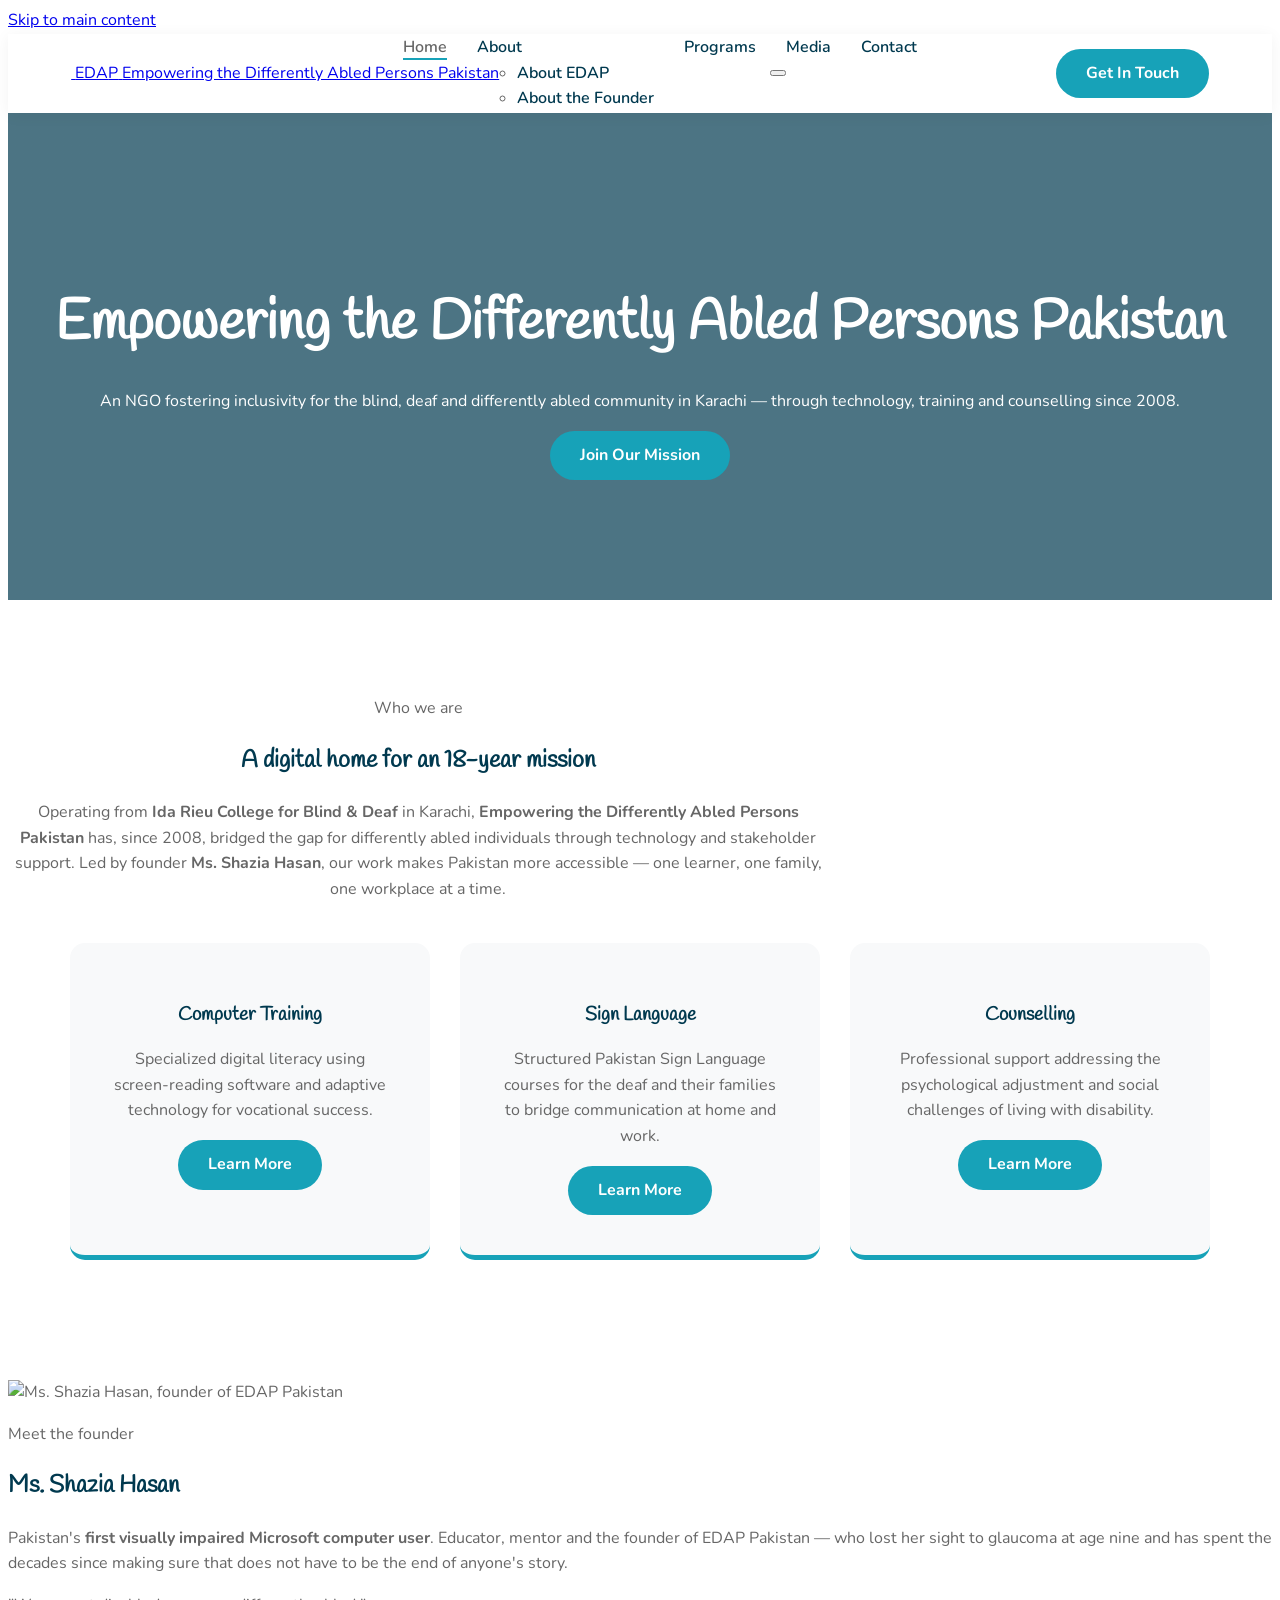
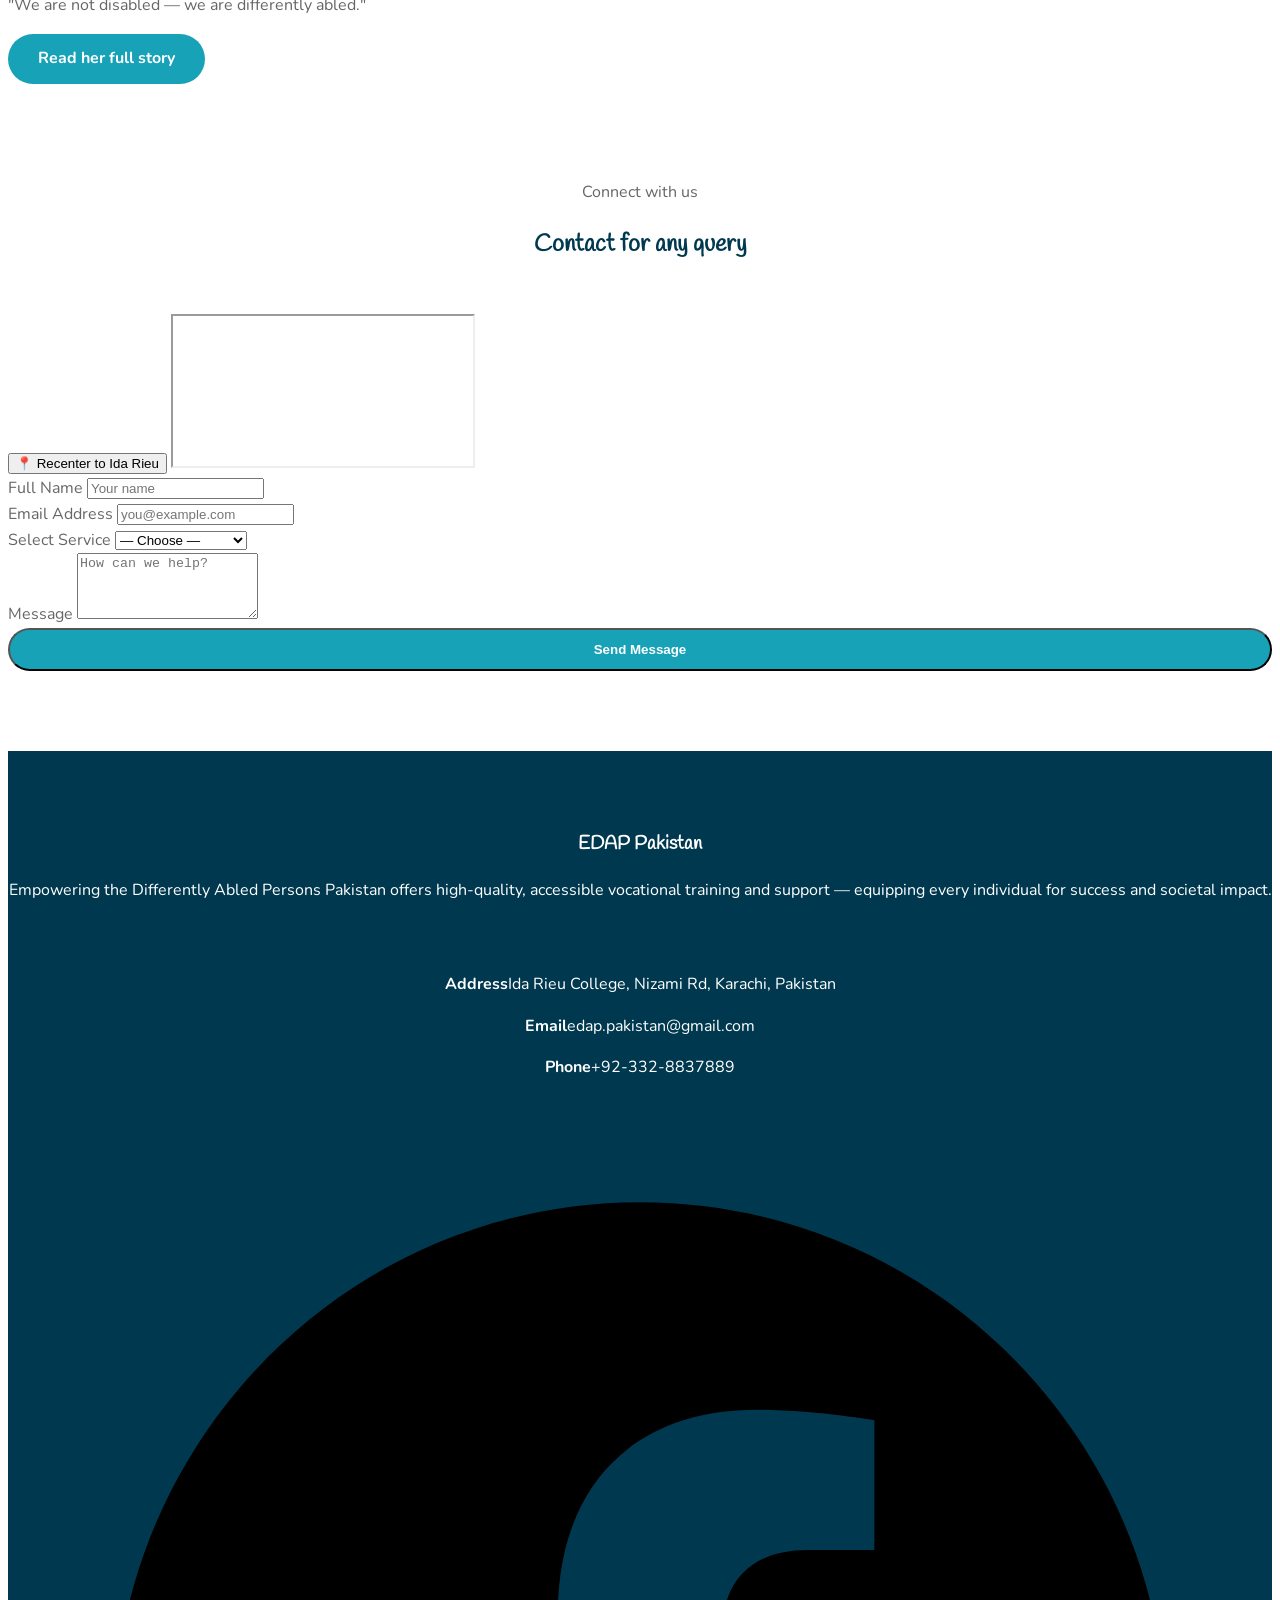
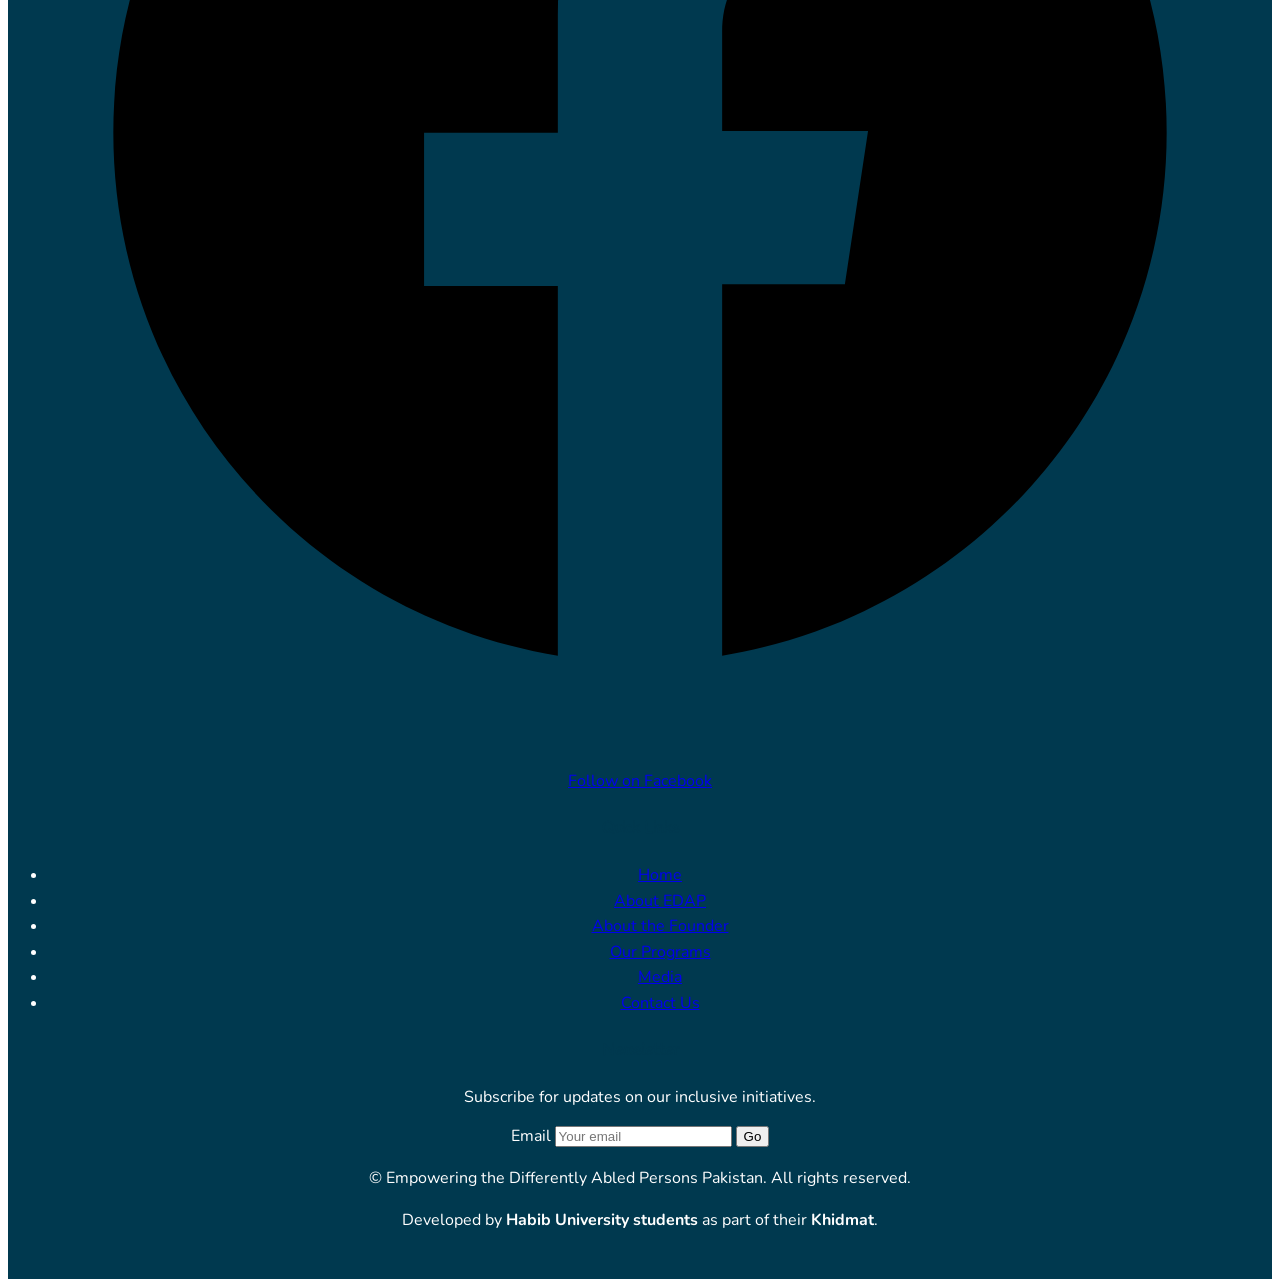
==== commit 7e05180f: "updated index(home page) for EDAP" ====
--- a/index.html
+++ b/index.html
@@ -3,466 +3,364 @@
   <head>
     <meta charset="UTF-8" />
     <meta name="viewport" content="width=device-width, initial-scale=1.0" />
-    <title>EDAP Pakistan | Empowering Differently Abled Persons</title>
+    <meta name="theme-color" content="#00394f" />
+    <meta
+      name="description"
+      content="Empowering the Differently Abled Persons Pakistan (EDAP) — an NGO based in Karachi providing computer training, sign language education and counselling for the blind, deaf and differently abled community since 2008."
+    />
+    <title>
+      EDAP — Empowering the Differently Abled Persons Pakistan
+    </title>
+
+    <link rel="icon" type="image/svg+xml" href="images/logos/logo-mark.svg" />
     <link rel="stylesheet" href="css/style.css" />
   </head>
   <body>
-    <header>
-      <nav class="navbar">
-        <a href="index.html" class="logo">EDAP Pakistan</a>
-
-        <ul class="nav-links">
-          <li><a href="index.html">Home</a></li>
-          <li><a href="about.html">About Us</a></li>
+    <a class="skip-link" href="#main">Skip to main content</a>
+
+    <!-- =====================================================
+         HEADER · keep markup identical across all pages
+    ====================================================== -->
+    <header class="site-header">
+      <nav class="navbar" aria-label="Primary">
+        <a href="index.html" class="brand" aria-label="EDAP Pakistan — home">
+          <img src="images/logos/logo-mark.svg" alt="" class="brand-icon" />
+          <span class="brand-text">
+            <span class="brand-mark">EDA<span>P</span></span>
+            <span class="brand-tagline"
+              >Empowering the Differently Abled Persons Pakistan</span
+            >
+          </span>
+        </a>
+
+        <button
+          class="nav-toggle"
+          aria-expanded="false"
+          aria-controls="primaryNav"
+          aria-label="Toggle navigation"
+        >
+          <span></span><span></span><span></span>
+        </button>
+
+        <ul id="primaryNav" class="nav-links">
+          <li><a href="index.html" class="active">Home</a></li>
+          <li class="has-dropdown">
+            <a href="about.html" aria-haspopup="true">About</a>
+            <ul class="dropdown">
+              <li><a href="about.html">About EDAP</a></li>
+              <li><a href="founder.html">About the Founder</a></li>
+            </ul>
+          </li>
           <li><a href="programs.html">Programs</a></li>
+          <li><a href="media.html">Media</a></li>
           <li><a href="contact.html">Contact</a></li>
         </ul>
 
         <div class="nav-cta">
-          <a
-            href="contact.html"
-            class="btn"
-            style="padding: 10px 20px; font-size: 0.9rem"
-            >Get In Touch</a
-          >
+          <a href="contact.html" class="btn btn-sm">Get In Touch</a>
         </div>
       </nav>
     </header>
 
-    <section class="hero">
+    <main id="main">
+      <!-- =====================================================
+           HERO
+      ====================================================== -->
+      <section class="hero">
+        <div class="container">
+          <h1>Empowering the Differently Abled Persons Pakistan</h1>
+          <p>
+            An NGO fostering inclusivity for the blind, deaf and differently
+            abled community in Karachi — through technology, training and
+            counselling since 2008.
+          </p>
+          <a href="contact.html" class="btn">Join Our Mission</a>
+        </div>
+      </section>
+
+      <!-- =====================================================
+           WELCOME
+      ====================================================== -->
+      <section class="section-padding">
+        <div class="container" style="text-align: center; max-width: 820px;">
+          <p class="eyebrow">Who we are</p>
+          <h2>A digital home for an 18-year mission</h2>
+          <p>
+            Operating from
+            <strong>Ida Rieu College for Blind &amp; Deaf</strong> in Karachi,
+            <strong>Empowering the Differently Abled Persons Pakistan</strong>
+            has, since 2008, bridged the gap for differently abled individuals
+            through technology and stakeholder support. Led by founder
+            <strong>Ms. Shazia Hasan</strong>, our work makes Pakistan more
+            accessible — one learner, one family, one workplace at a time.
+          </p>
+        </div>
+
+        <div class="container">
+          <div class="impact-grid">
+            <article class="impact-card impact-card-1">
+              <h3>Computer Training</h3>
+              <p>
+                Specialized digital literacy using screen-reading software and
+                adaptive technology for vocational success.
+              </p>
+              <a href="programs.html#computer-training" class="btn btn-sm"
+                >Learn More</a
+              >
+            </article>
+
+            <article class="impact-card impact-card-2">
+              <h3>Sign Language</h3>
+              <p>
+                Structured Pakistan Sign Language courses for the deaf and their
+                families to bridge communication at home and work.
+              </p>
+              <a href="programs.html#sign-language" class="btn btn-sm"
+                >Learn More</a
+              >
+            </article>
+
+            <article class="impact-card impact-card-3">
+              <h3>Counselling</h3>
+              <p>
+                Professional support addressing the psychological adjustment
+                and social challenges of living with disability.
+              </p>
+              <a href="programs.html#counselling" class="btn btn-sm"
+                >Learn More</a
+              >
+            </article>
+          </div>
+        </div>
+      </section>
+
+      <!-- =====================================================
+           MEET THE FOUNDER · teaser → founder.html
+      ====================================================== -->
+      <section class="founder-teaser">
+        <div class="container">
+          <div class="founder-teaser-photo">
+            <img
+              src="images/media/main-profile.jpeg"
+              alt="Ms. Shazia Hasan, founder of EDAP Pakistan"
+            />
+          </div>
+          <div>
+            <p class="eyebrow">Meet the founder</p>
+            <h2>Ms. Shazia Hasan</h2>
+            <p>
+              Pakistan's <strong>first visually impaired Microsoft computer
+              user</strong>. Educator, mentor and the founder of EDAP Pakistan
+              — who lost her sight to glaucoma at age nine and has spent the
+              decades since making sure that does not have to be the end of
+              anyone's story.
+            </p>
+            <p class="pull">
+              "We are not disabled — we are differently abled."
+            </p>
+            <a href="founder.html" class="btn">Read her full story</a>
+          </div>
+        </div>
+      </section>
+
+      <!-- =====================================================
+           CONTACT TEASER (map + short form)
+      ====================================================== -->
+      <section class="section-padding section-cream">
+        <div class="container">
+          <div style="text-align: center; margin-bottom: 50px;">
+            <p class="eyebrow">Connect with us</p>
+            <h2>Contact for any query</h2>
+          </div>
+
+          <div class="form-grid">
+            <div class="map-wrap">
+              <button
+                type="button"
+                class="map-recenter"
+                onclick="recenterHomeMap()"
+              >
+                <span aria-hidden="true">📍</span> Recenter to Ida Rieu
+              </button>
+              <iframe
+                id="homeMapFrame"
+                title="Map showing Ida Rieu College for Blind and Deaf, Karachi"
+                src="https://maps.google.com/maps?q=Ida+Rieu+School+and+College+For+Blind+and+Deaf,Nizami+Road,Karachi&t=&z=17&ie=UTF8&iwloc=&output=embed"
+                loading="lazy"
+                referrerpolicy="no-referrer-when-downgrade"
+                allowfullscreen
+              ></iframe>
+            </div>
+
+            <div class="form-card">
+              <form
+                id="homeContactForm"
+                action="https://formspree.io/f/mzdwrrnz"
+                method="POST"
+                novalidate
+              >
+                <input
+                  type="hidden"
+                  name="_subject"
+                  value="New query — EDAP Pakistan (Home form)"
+                />
+                <input
+                  type="text"
+                  name="_gotcha"
+                  style="display:none"
+                  tabindex="-1"
+                  autocomplete="off"
+                />
+                <div class="form-group">
+                  <label for="homeName">Full Name</label>
+                  <input
+                    id="homeName"
+                    type="text"
+                    name="fullname"
+                    class="form-control"
+                    required
+                    placeholder="Your name"
+                  />
+                </div>
+                <div class="form-group">
+                  <label for="homeEmail">Email Address</label>
+                  <input
+                    id="homeEmail"
+                    type="email"
+                    name="email"
+                    class="form-control"
+                    required
+                    placeholder="you@example.com"
+                  />
+                </div>
+                <div class="form-group">
+                  <label for="homeService">Select Service</label>
+                  <select
+                    id="homeService"
+                    name="interest"
+                    class="form-control"
+                    required
+                  >
+                    <option value="">— Choose —</option>
+                    <option value="computer">Computer Training</option>
+                    <option value="sign">Sign Language</option>
+                    <option value="counseling">Counselling</option>
+                  </select>
+                </div>
+                <div class="form-group">
+                  <label for="homeMessage">Message</label>
+                  <textarea
+                    id="homeMessage"
+                    name="message"
+                    class="form-control"
+                    rows="4"
+                    required
+                    placeholder="How can we help?"
+                  ></textarea>
+                </div>
+                <button type="submit" class="btn" style="width: 100%;">
+                  Send Message
+                </button>
+              </form>
+            </div>
+          </div>
+        </div>
+      </section>
+    </main>
+
+    <!-- =====================================================
+         FOOTER · keep markup identical across all pages
+    ====================================================== -->
+    <footer class="site-footer">
       <div class="container">
-        <h1>Empowering the Differently Abled</h1>
-        <p style="font-size: 1.2rem; margin-bottom: 30px">
-          Fostering inclusivity for the blind, deaf, and differently abled
-          community in Karachi.
-        </p>
-        <a href="contact.html" class="btn">Join Our Mission</a>
-      </div>
-    </section>
-
-    <section class="section-padding">
-      <div
-        style="
-          text-align: center;
-          max-width: 800px;
-          margin: 0 auto;
-          padding: 0 20px;
-        "
-      >
-        <h2 style="font-size: 2.5rem; margin-bottom: 20px">Welcome to EDAP</h2>
-        <p>
-          Based at <strong>Ida Rieu College</strong>, our project bridges the
-          gap for differently abled individuals through technology and
-          stakeholder support. Founded by <strong>Ms. Shazia Hasan</strong>, we
-          are committed to building a more accessible Pakistan.
-        </p>
-      </div>
-
-      <div class="impact-grid">
-        <div
-          class="impact-card"
-          style="
-            background:
-              linear-gradient(rgba(0, 57, 79, 0.75), rgba(0, 57, 79, 0.75)),
-              url(&quot;images/ph_23098_169500.jpg&quot;);
-            background-size: cover;
-            background-position: center;
-            color: white;
-            border: none;
-            min-height: 350px;
-            display: flex;
-            flex-direction: column;
-            justify-content: center;
-            align-items: center;
-            padding: 40px;
-          "
-        >
-          <h3 style="color: white; margin-bottom: 15px">Computer Training</h3>
-          <p style="opacity: 0.9; margin-bottom: 25px">
-            Specialized digital literacy using screen-reading software and
-            adaptive technology for vocational success.
-          </p>
-          <a
-            href="programs.html"
-            class="btn"
-            style="padding: 12px 30px; font-size: 0.9rem"
-            >Learn More</a
-          >
-        </div>
-
-        <div
-          class="impact-card"
-          style="
-            background:
-              linear-gradient(rgba(0, 57, 79, 0.75), rgba(0, 57, 79, 0.75)),
-              url(&quot;images/image.jpg&quot;);
-            background-size: cover;
-            background-position: center;
-            color: white;
-            border: none;
-            min-height: 350px;
-            display: flex;
-            flex-direction: column;
-            justify-content: center;
-            align-items: center;
-            padding: 40px;
-          "
-        >
-          <h3 style="color: white; margin-bottom: 15px">Sign Language</h3>
-          <p style="opacity: 0.9; margin-bottom: 25px">
-            Structured courses for deaf individuals and their families to bridge
-            communication gaps at home and work.
-          </p>
-          <a
-            href="programs.html"
-            class="btn"
-            style="padding: 12px 30px; font-size: 0.9rem"
-            >Learn More</a
-          >
-        </div>
-
-        <div
-          class="impact-card"
-          style="
-            background:
-              linear-gradient(rgba(0, 57, 79, 0.75), rgba(0, 57, 79, 0.75)),
-              url(&quot;images/two-disabled-persons-working-in-office-scaled.jpg&quot;);
-            background-size: cover;
-            background-position: center;
-            color: white;
-            border: none;
-            min-height: 350px;
-            display: flex;
-            flex-direction: column;
-            justify-content: center;
-            align-items: center;
-            padding: 40px;
-          "
-        >
-          <h3 style="color: white; margin-bottom: 15px">
-            Personal Counselling
-          </h3>
-          <p style="opacity: 0.9; margin-bottom: 25px">
-            Professional support addressing psychological adjustment and social
-            challenges of living with disabilities.
-          </p>
-          <a
-            href="programs.html"
-            class="btn"
-            style="padding: 12px 30px; font-size: 0.9rem"
-            >Learn More</a
-          >
-        </div>
-      </div>
-    </section>
-
-    <section class="section-padding" style="background-color: var(--bg-light)">
-      <div class="container">
-        <div style="text-align: center; margin-bottom: 50px">
-          <h4
-            style="
-              color: var(--primary);
-              text-transform: uppercase;
-              letter-spacing: 2px;
-            "
-          >
-            Connect With Us
-          </h4>
-          <h2 style="font-size: 2.5rem">Contact For Any Query</h2>
-        </div>
-
-        <div
-          style="
-            display: grid;
-            grid-template-columns: 1fr 1fr;
-            gap: 40px;
-            align-items: start;
-          "
-        >
-          <div
-            style="
-              position: relative;
-              height: 400px;
-              border-radius: 20px;
-              overflow: hidden;
-              border: 5px solid var(--white);
-              box-shadow: 0 10px 30px rgba(0, 0, 0, 0.05);
-            "
-          >
-            <button
-              type="button"
-              onclick="recenterHomeMap()"
-              style="
-                position: absolute;
-                top: 15px;
-                right: 15px;
-                z-index: 10;
-                background: var(--primary);
-                color: white;
-                border: none;
-                padding: 10px 15px;
-                border-radius: 8px;
-                font-weight: bold;
-                cursor: pointer;
-                box-shadow: 0 4px 10px rgba(0, 0, 0, 0.2);
-                font-family: inherit;
-                font-size: 0.85rem;
-                display: flex;
-                align-items: center;
-                gap: 5px;
-              "
+        <div class="footer-grid">
+          <div>
+            <h3>EDAP Pakistan</h3>
+            <p class="footer-intro">
+              Empowering the Differently Abled Persons Pakistan offers
+              high-quality, accessible vocational training and support —
+              equipping every individual for success and societal impact.
+            </p>
+          </div>
+          <div>
+            <h4>Get In Touch</h4>
+            <p class="contact-line">
+              <strong>Address</strong>Ida Rieu College, Nizami Rd, Karachi,
+              Pakistan
+            </p>
+            <p class="contact-line">
+              <strong>Email</strong>edap.pakistan@gmail.com
+            </p>
+            <p class="contact-line">
+              <strong>Phone</strong>+92-332-8837889
+            </p>
+            <a
+              href="https://www.facebook.com/empowering.tdp/"
+              target="_blank"
+              rel="noopener"
+              class="footer-social"
+              aria-label="EDAP Pakistan on Facebook"
             >
-              📍 Recenter to Ida Rieu
-            </button>
-
-            <iframe
-              id="homeMapFrame"
-              src="https://maps.google.com/maps?q=Ida+Rieu+School+and+College+For+Blind+and+Deaf,Nizami+Road,Karachi&t=&z=17&ie=UTF8&iwloc=&output=embed"
-              width="100%"
-              height="100%"
-              style="border: 0"
-              allowfullscreen=""
-              loading="lazy"
-              referrerpolicy="no-referrer-when-downgrade"
+              <svg viewBox="0 0 24 24" aria-hidden="true">
+                <path d="M22 12.07C22 6.5 17.52 2 12 2S2 6.5 2 12.07c0 5 3.66 9.15 8.44 9.93v-7.02H7.9v-2.91h2.54V9.84c0-2.51 1.49-3.9 3.77-3.9 1.09 0 2.24.2 2.24.2v2.46h-1.26c-1.24 0-1.63.77-1.63 1.56v1.88h2.77l-.44 2.91h-2.33V22c4.78-.78 8.44-4.93 8.44-9.93z"/>
+              </svg>
+              Follow on Facebook
+            </a>
+          </div>
+          <div>
+            <h4>Quick Links</h4>
+            <ul>
+              <li><a href="index.html">Home</a></li>
+              <li><a href="about.html">About EDAP</a></li>
+              <li><a href="founder.html">About the Founder</a></li>
+              <li><a href="programs.html">Our Programs</a></li>
+              <li><a href="media.html">Media</a></li>
+              <li><a href="contact.html">Contact Us</a></li>
+            </ul>
+          </div>
+          <div>
+            <h4>Newsletter</h4>
+            <p class="footer-intro" style="margin-bottom: 14px;">
+              Subscribe for updates on our inclusive initiatives.
+            </p>
+            <form
+              id="newsletterForm"
+              class="newsletter-form"
+              action="https://formspree.io/f/mzdwrrnz"
+              method="POST"
             >
-            </iframe>
-          </div>
-
-          <div
-            style="
-              background: var(--white);
-              padding: 40px;
-              border-radius: 20px;
-              box-shadow: 0 10px 30px rgba(0, 0, 0, 0.05);
-            "
-          >
-            <form id="homeContactForm">
+              <input
+                type="hidden"
+                name="_subject"
+                value="EDAP Newsletter Signup"
+              />
               <input
                 type="text"
-                placeholder="Your Name"
+                name="_gotcha"
+                style="display:none"
+                tabindex="-1"
+                autocomplete="off"
+              />
+              <label for="footerEmail" class="sr-only">Email</label>
+              <input
+                id="footerEmail"
+                name="email"
+                type="email"
+                placeholder="Your email"
                 required
-                style="
-                  width: 100%;
-                  padding: 15px;
-                  margin-bottom: 20px;
-                  border: 1px solid #ddd;
-                  border-radius: 10px;
-                  font-family: inherit;
-                "
               />
-              <input
-                type="email"
-                placeholder="Your Email"
-                required
-                style="
-                  width: 100%;
-                  padding: 15px;
-                  margin-bottom: 20px;
-                  border: 1px solid #ddd;
-                  border-radius: 10px;
-                  font-family: inherit;
-                "
-              />
-              <select
-                required
-                style="
-                  width: 100%;
-                  padding: 15px;
-                  margin-bottom: 20px;
-                  border: 1px solid #ddd;
-                  border-radius: 10px;
-                  color: #666;
-                  font-family: inherit;
-                "
-              >
-                <option value="">Select Service</option>
-                <option value="computer">Computer Training</option>
-                <option value="sign">Sign Language</option>
-                <option value="counseling">Counselling</option>
-              </select>
-              <textarea
-                placeholder="Message"
-                rows="4"
-                required
-                style="
-                  width: 100%;
-                  padding: 15px;
-                  margin-bottom: 20px;
-                  border: 1px solid #ddd;
-                  border-radius: 10px;
-                  font-family: inherit;
-                  resize: vertical;
-                "
-              ></textarea>
-              <button
-                type="submit"
-                class="btn"
-                style="width: 100%; border: none; cursor: pointer"
-              >
-                Send Message
-              </button>
+              <button type="submit">Go</button>
             </form>
           </div>
         </div>
-      </div>
-    </section>
-
-    <footer
-      style="
-        background: var(--secondary);
-        color: white;
-        padding: 80px 0 20px;
-        text-align: left;
-      "
-    >
-      <div
-        class="container"
-        style="
-          display: grid;
-          grid-template-columns: repeat(auto-fit, minmax(200px, 1fr));
-          gap: 40px;
-          max-width: var(--container);
-          margin: 0 auto;
-          padding: 0 20px;
-        "
-      >
-        <div>
-          <h3 style="color: var(--primary); margin-bottom: 20px">
-            EDAP Pakistan
-          </h3>
-          <p style="font-size: 0.9rem; line-height: 1.6; opacity: 0.8">
-            Empowering the Differently Abled Persons Pakistan aims to lead in
-            offering high quality, accessible vocational training and support,
-            equipping every individual for success and societal impact.
+
+        <div class="footer-bottom">
+          <p>© <span id="year"></span> Empowering the Differently Abled Persons Pakistan. All rights reserved.</p>
+          <p>
+            Developed by <strong>Habib University students</strong> as part of
+            their <strong>Khidmat</strong>.
           </p>
         </div>
-
-        <div>
-          <h4
-            style="
-              color: white;
-              margin-bottom: 20px;
-              border-bottom: 2px solid var(--primary);
-              display: inline-block;
-            "
-          >
-            Get In Touch
-          </h4>
-          <p style="font-size: 0.9rem; margin-bottom: 10px">
-            <strong>Address:</strong><br />Ida Rieu College, Nizami Rd, Karachi,
-            Pakistan
-          </p>
-          <p style="font-size: 0.9rem; margin-bottom: 10px">
-            <strong>Email:</strong><br />edap.pakistan@gmail.com
-          </p>
-          <p style="font-size: 0.9rem">
-            <strong>Phone:</strong><br />+92-332-8837889
-          </p>
-        </div>
-
-        <div>
-          <h4
-            style="
-              color: white;
-              margin-bottom: 20px;
-              border-bottom: 2px solid var(--primary);
-              display: inline-block;
-            "
-          >
-            Quick Links
-          </h4>
-          <ul style="list-style: none; padding: 0; font-size: 0.9rem">
-            <li style="margin-bottom: 10px">
-              <a
-                href="index.html"
-                style="color: white; text-decoration: none; opacity: 0.8"
-                >Home</a
-              >
-            </li>
-            <li style="margin-bottom: 10px">
-              <a
-                href="about.html"
-                style="color: white; text-decoration: none; opacity: 0.8"
-                >About Us</a
-              >
-            </li>
-            <li style="margin-bottom: 10px">
-              <a
-                href="programs.html"
-                style="color: white; text-decoration: none; opacity: 0.8"
-                >Our Programs</a
-              >
-            </li>
-            <li style="margin-bottom: 10px">
-              <a
-                href="contact.html"
-                style="color: white; text-decoration: none; opacity: 0.8"
-                >Contact Us</a
-              >
-            </li>
-          </ul>
-        </div>
-
-        <div>
-          <h4
-            style="
-              color: white;
-              margin-bottom: 20px;
-              border-bottom: 2px solid var(--primary);
-              display: inline-block;
-            "
-          >
-            Newsletter
-          </h4>
-          <p style="font-size: 0.8rem; margin-bottom: 15px; opacity: 0.8">
-            Subscribe for updates on our inclusive initiatives.
-          </p>
-          <form id="newsletterForm" style="display: flex">
-            <input
-              type="email"
-              placeholder="Email"
-              required
-              style="
-                padding: 10px;
-                border-radius: 5px 0 0 5px;
-                border: none;
-                width: 100%;
-                font-family: inherit;
-              "
-            />
-            <button
-              type="submit"
-              style="
-                background: var(--primary);
-                color: white;
-                border: none;
-                padding: 10px;
-                border-radius: 0 5px 5px 0;
-                cursor: pointer;
-                font-family: inherit;
-                font-weight: bold;
-              "
-            >
-              Go
-            </button>
-          </form>
-        </div>
-      </div>
-
-      <div
-        style="
-          text-align: center;
-          margin-top: 60px;
-          padding-top: 20px;
-          border-top: 1px solid rgba(255, 255, 255, 0.1);
-          font-size: 0.8rem;
-        "
-      >
-        <p>© EDAP Pakistan. All Rights Reserved.</p>
-        <p style="opacity: 0.6; margin-top: 5px">
-          Developed by <strong>Habib University Students</strong> as a part of
-          their <strong>Khidmat</strong>
-        </p>
       </div>
     </footer>
 
